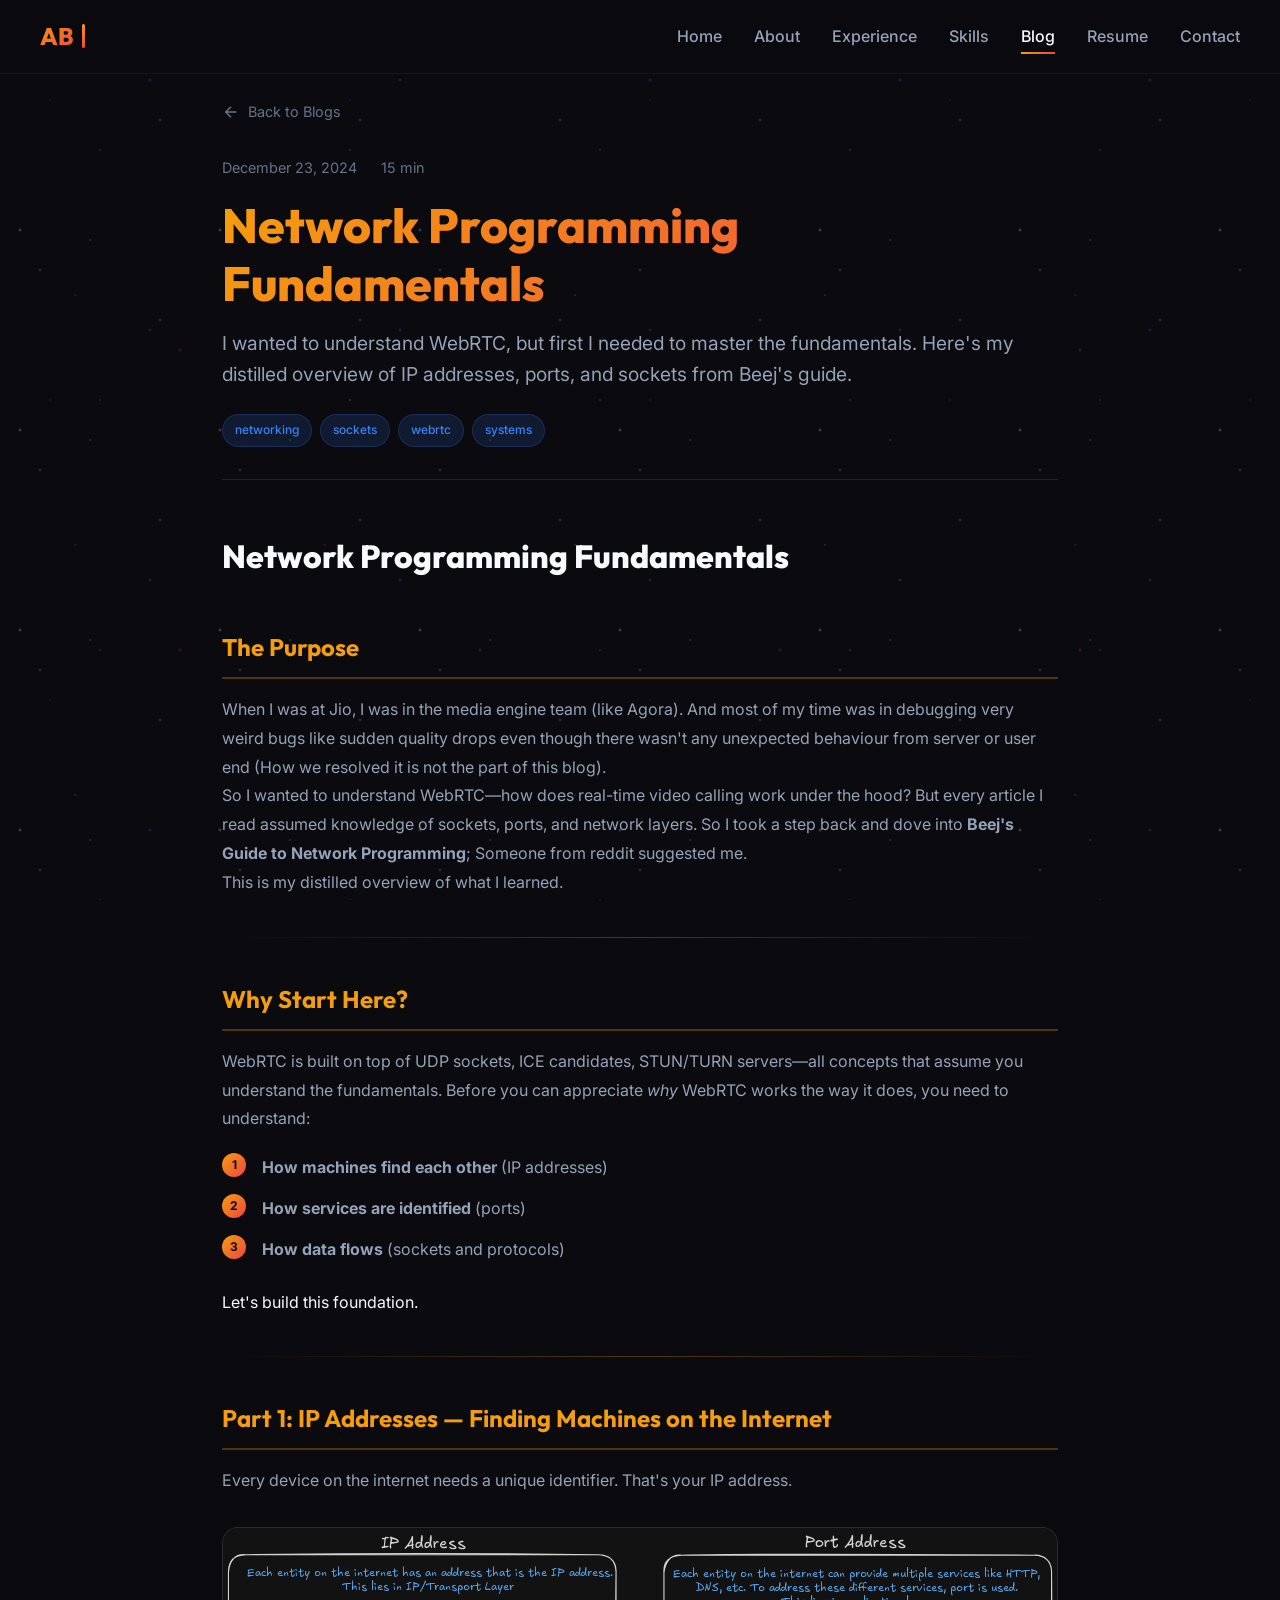
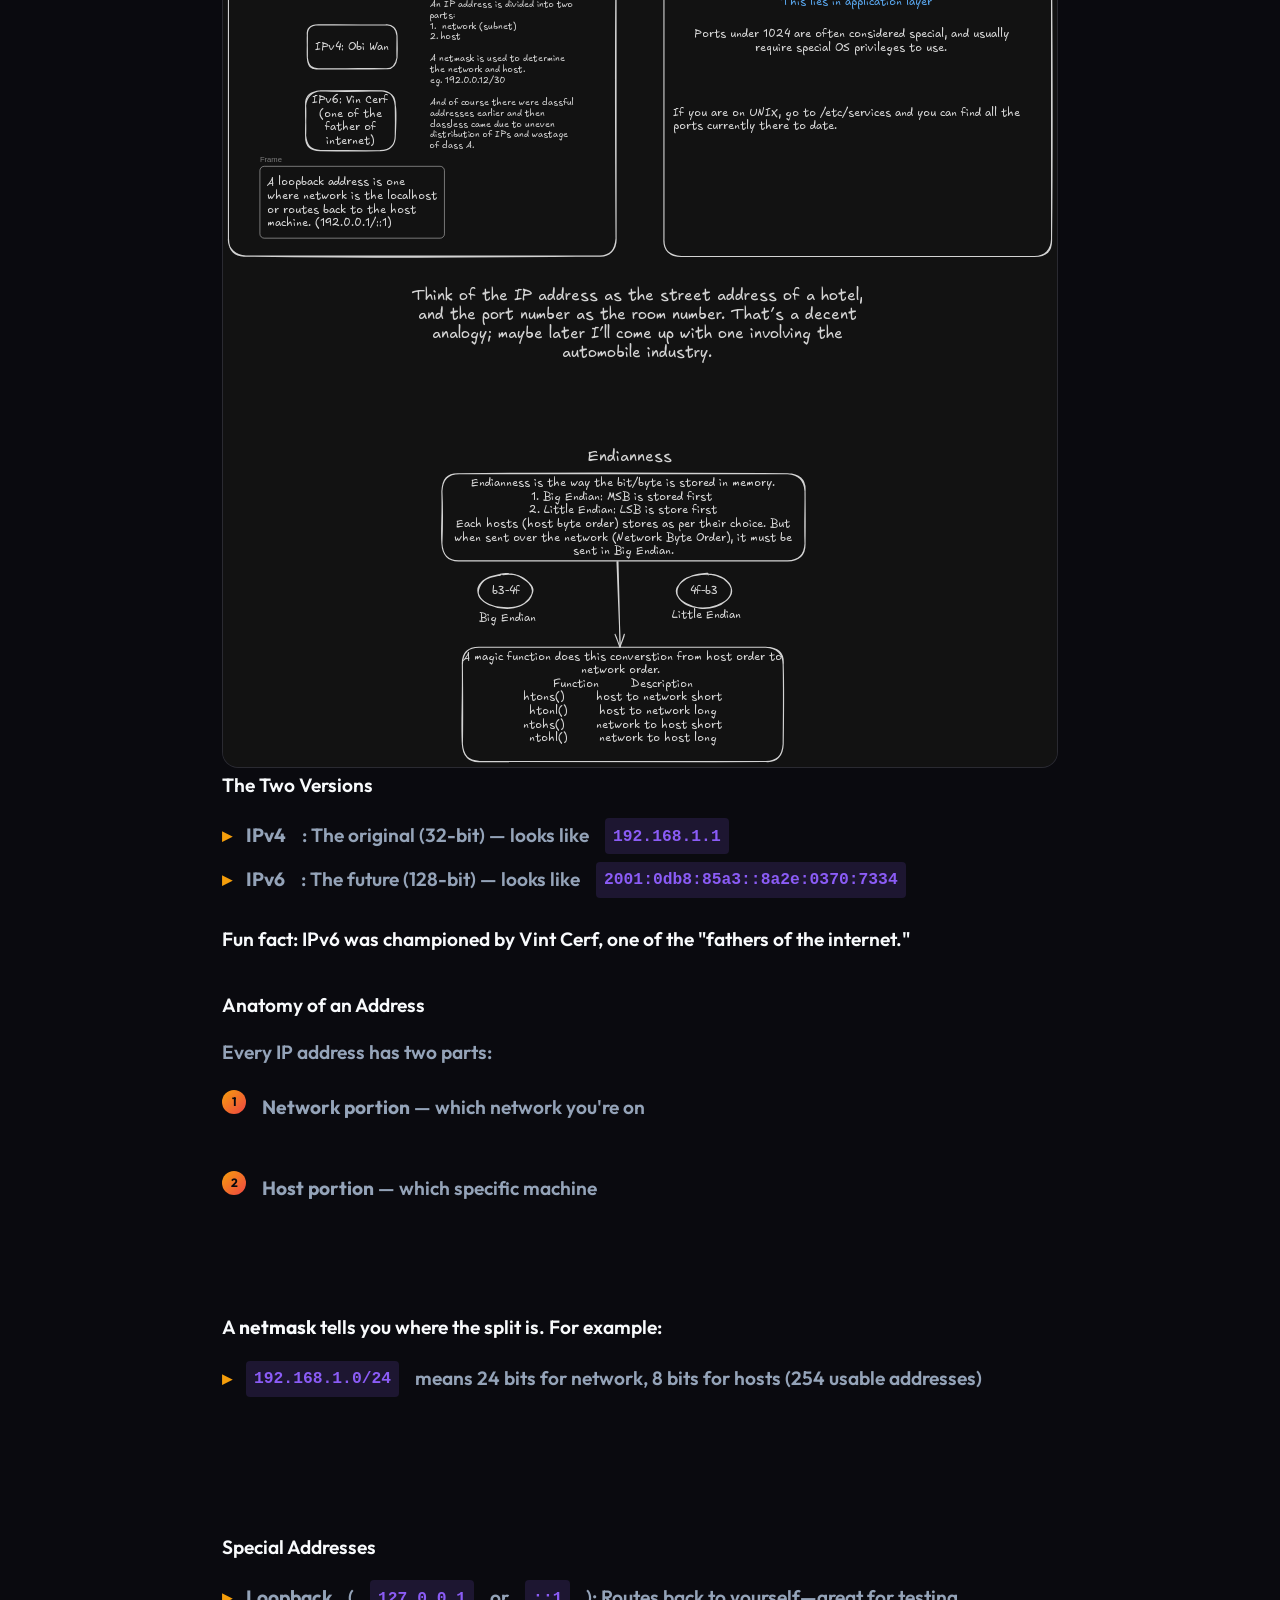
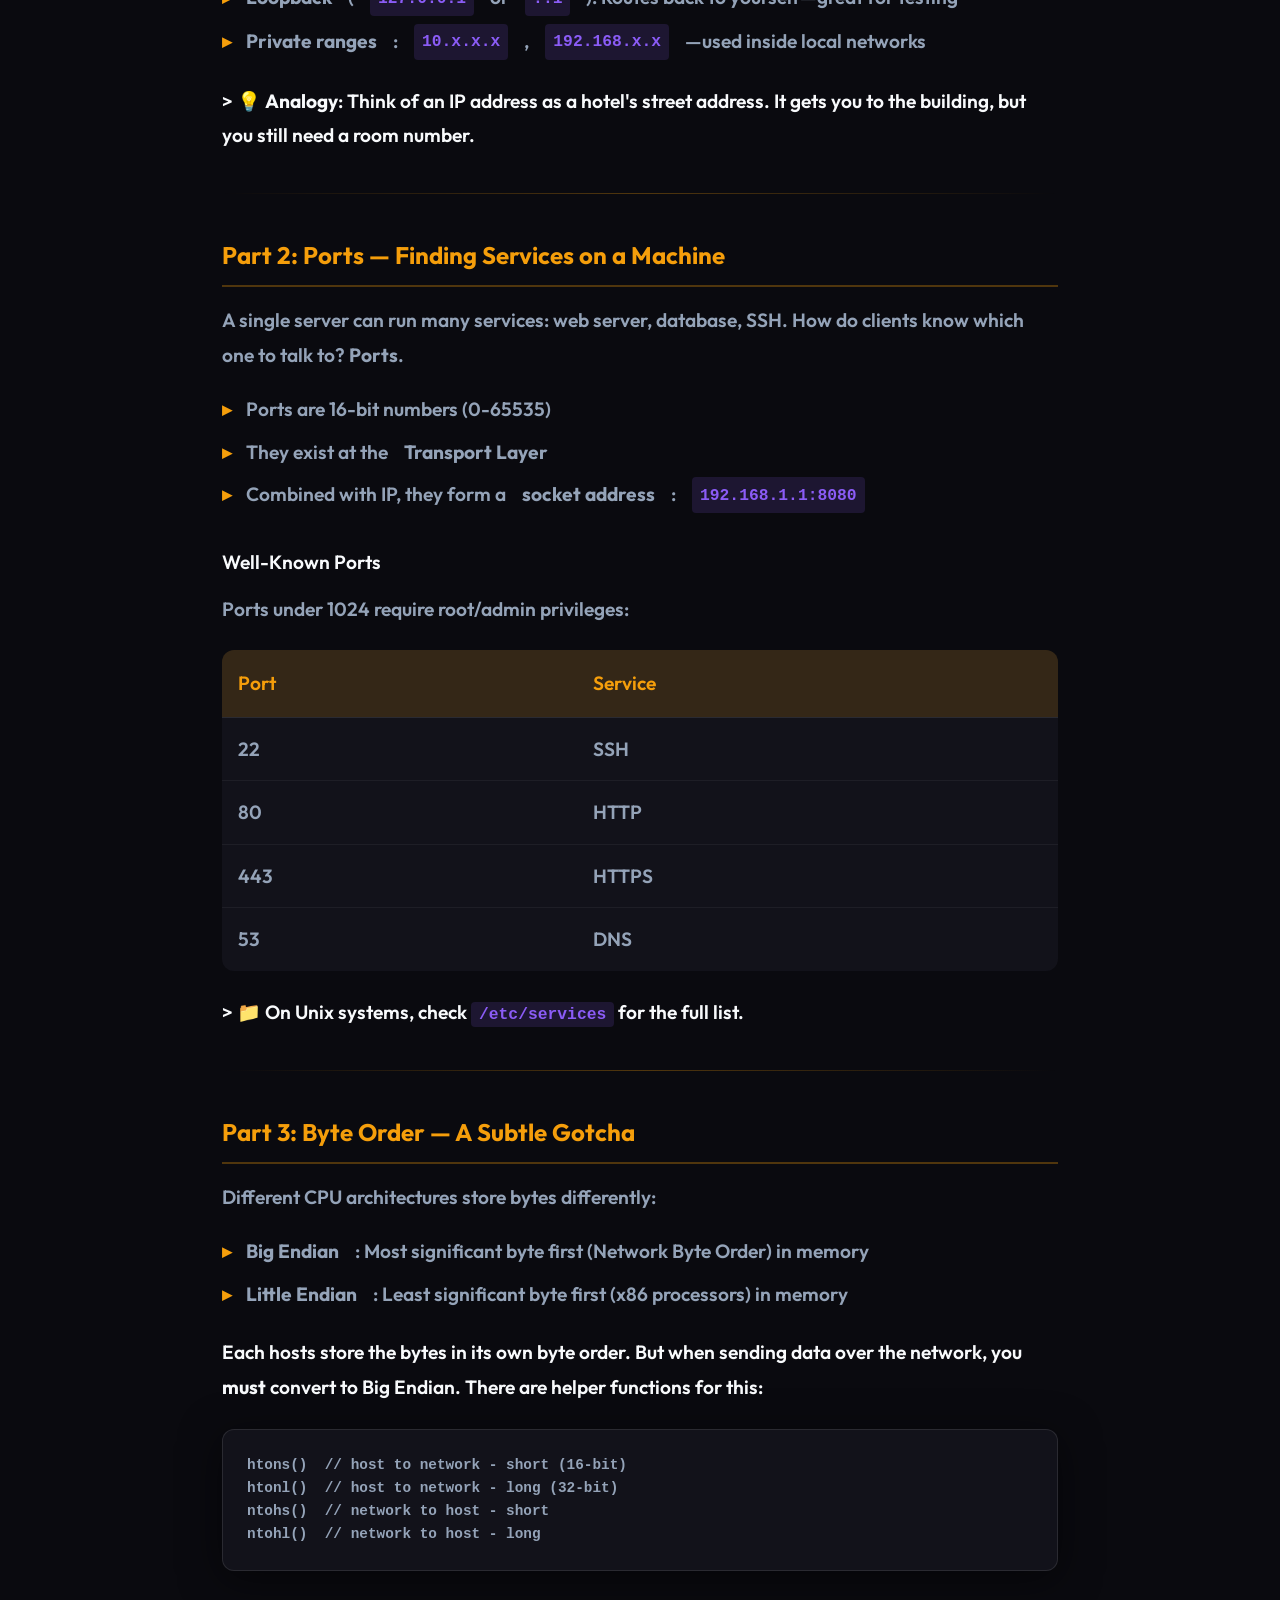
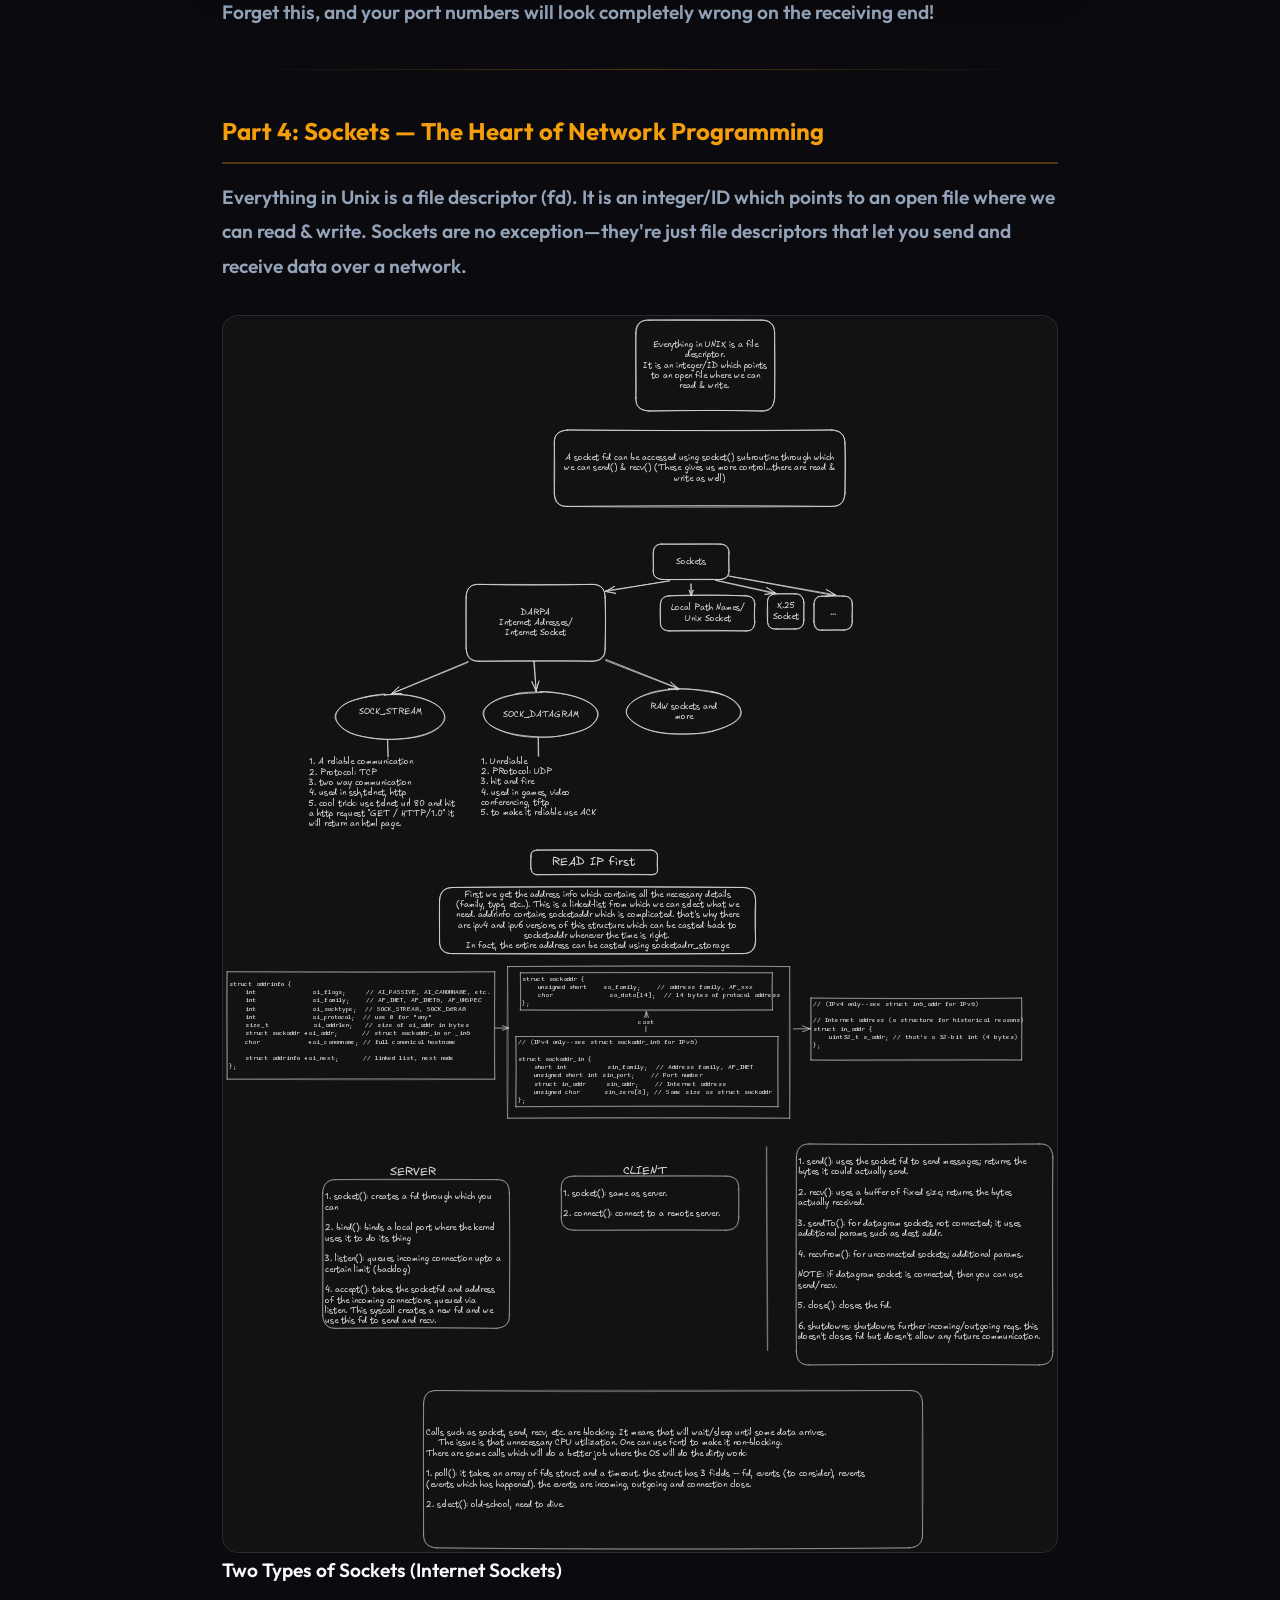
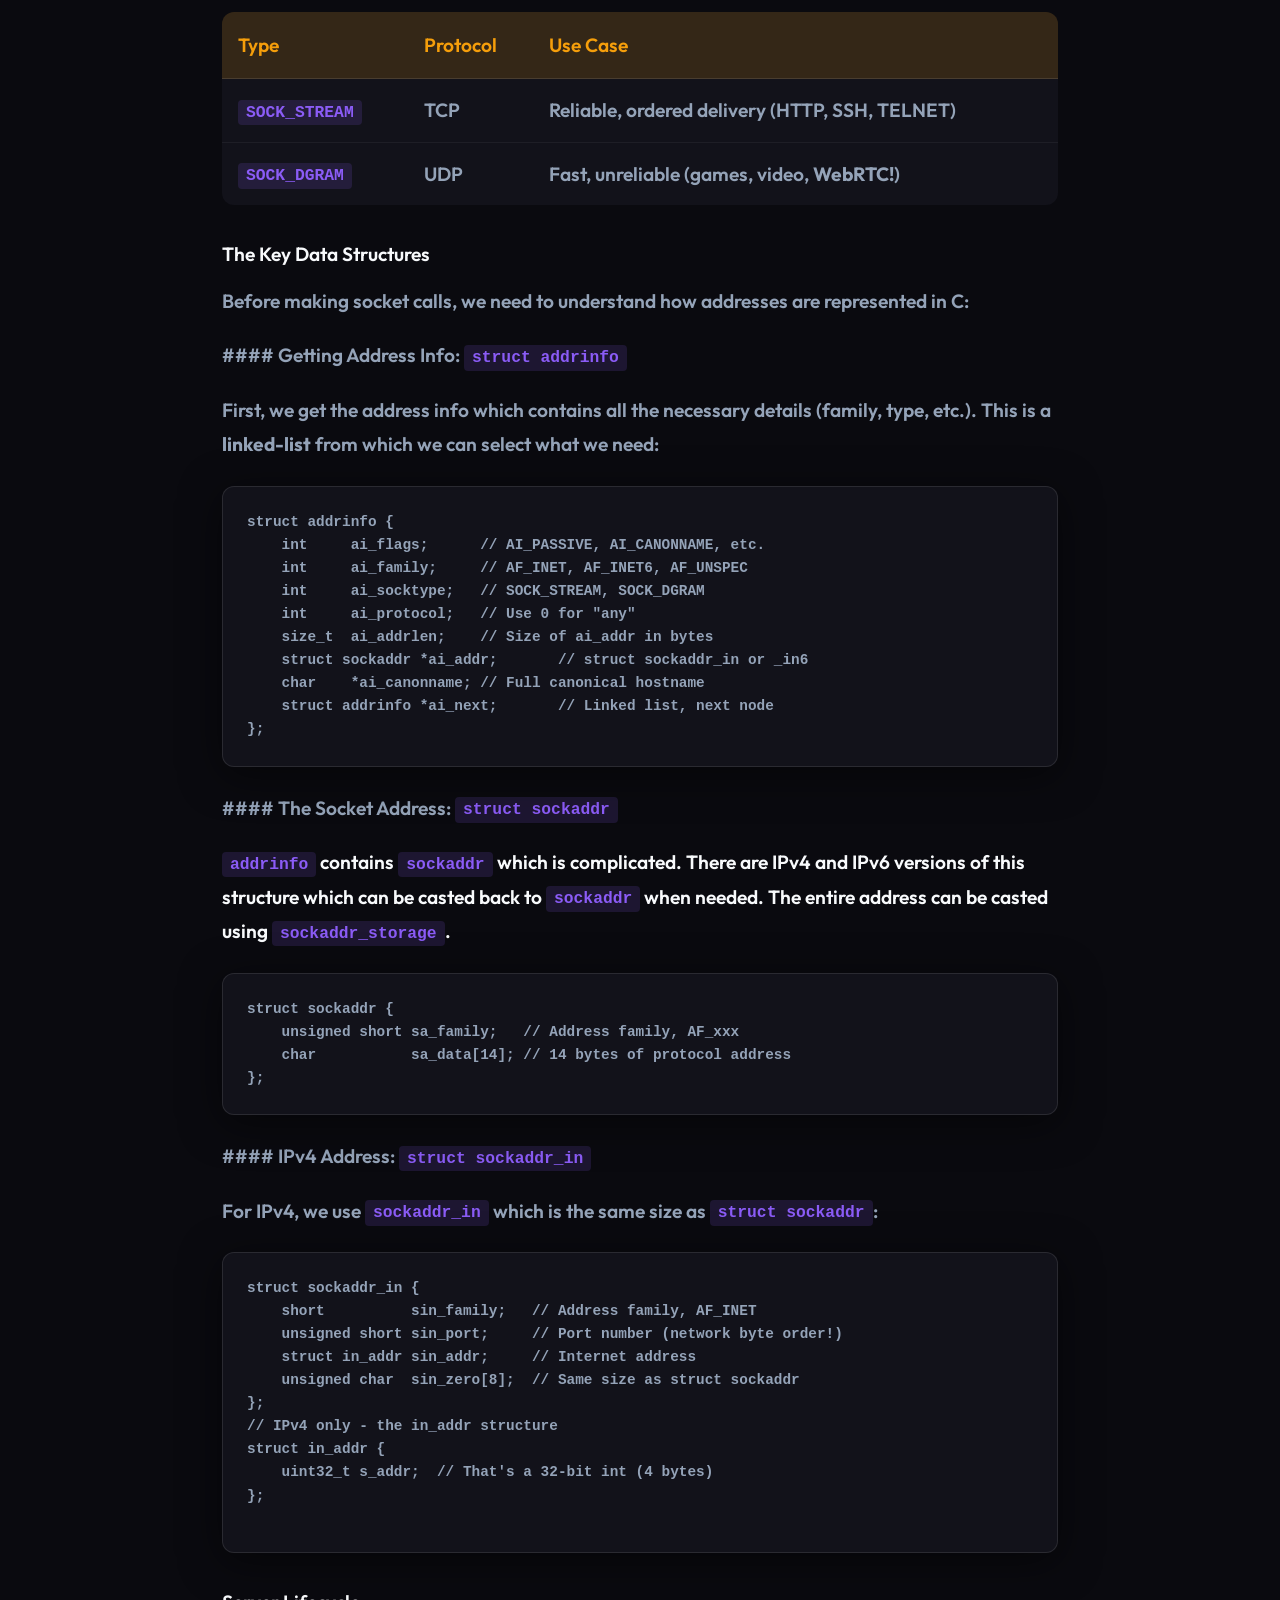
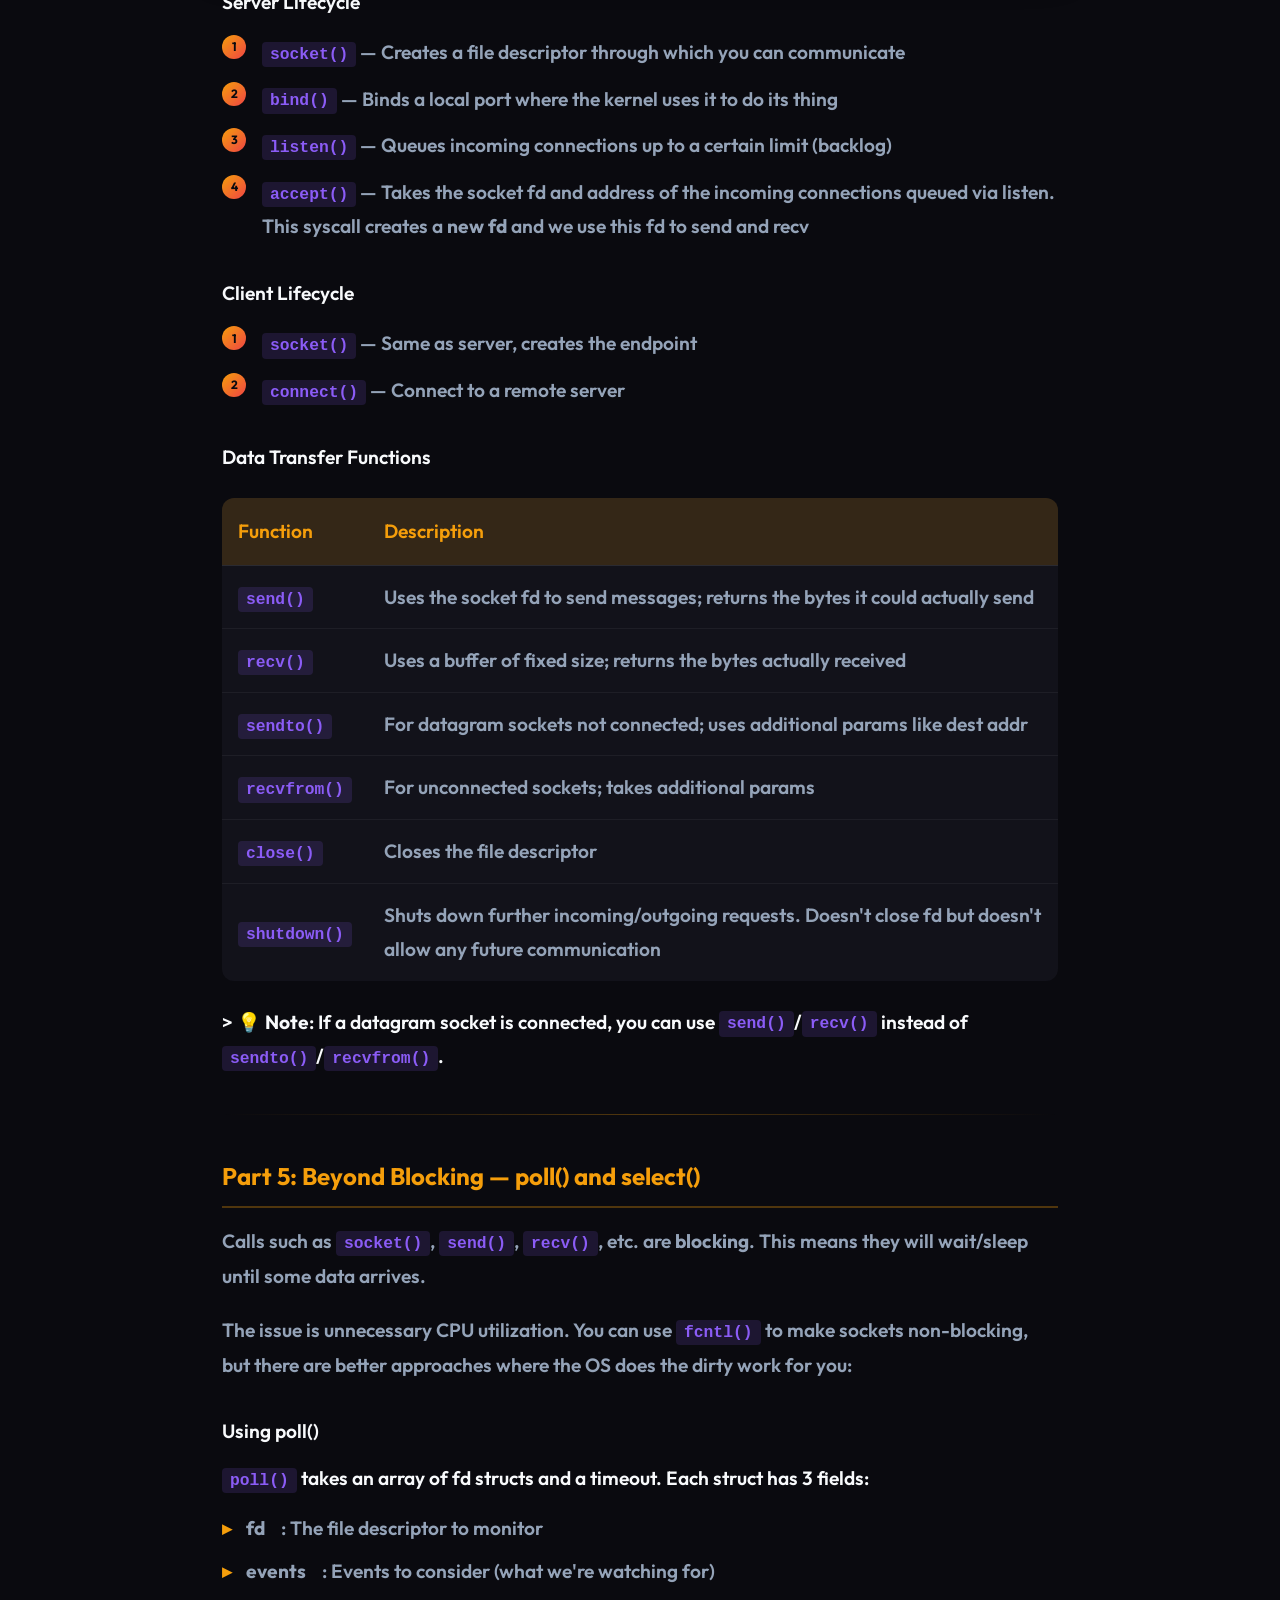
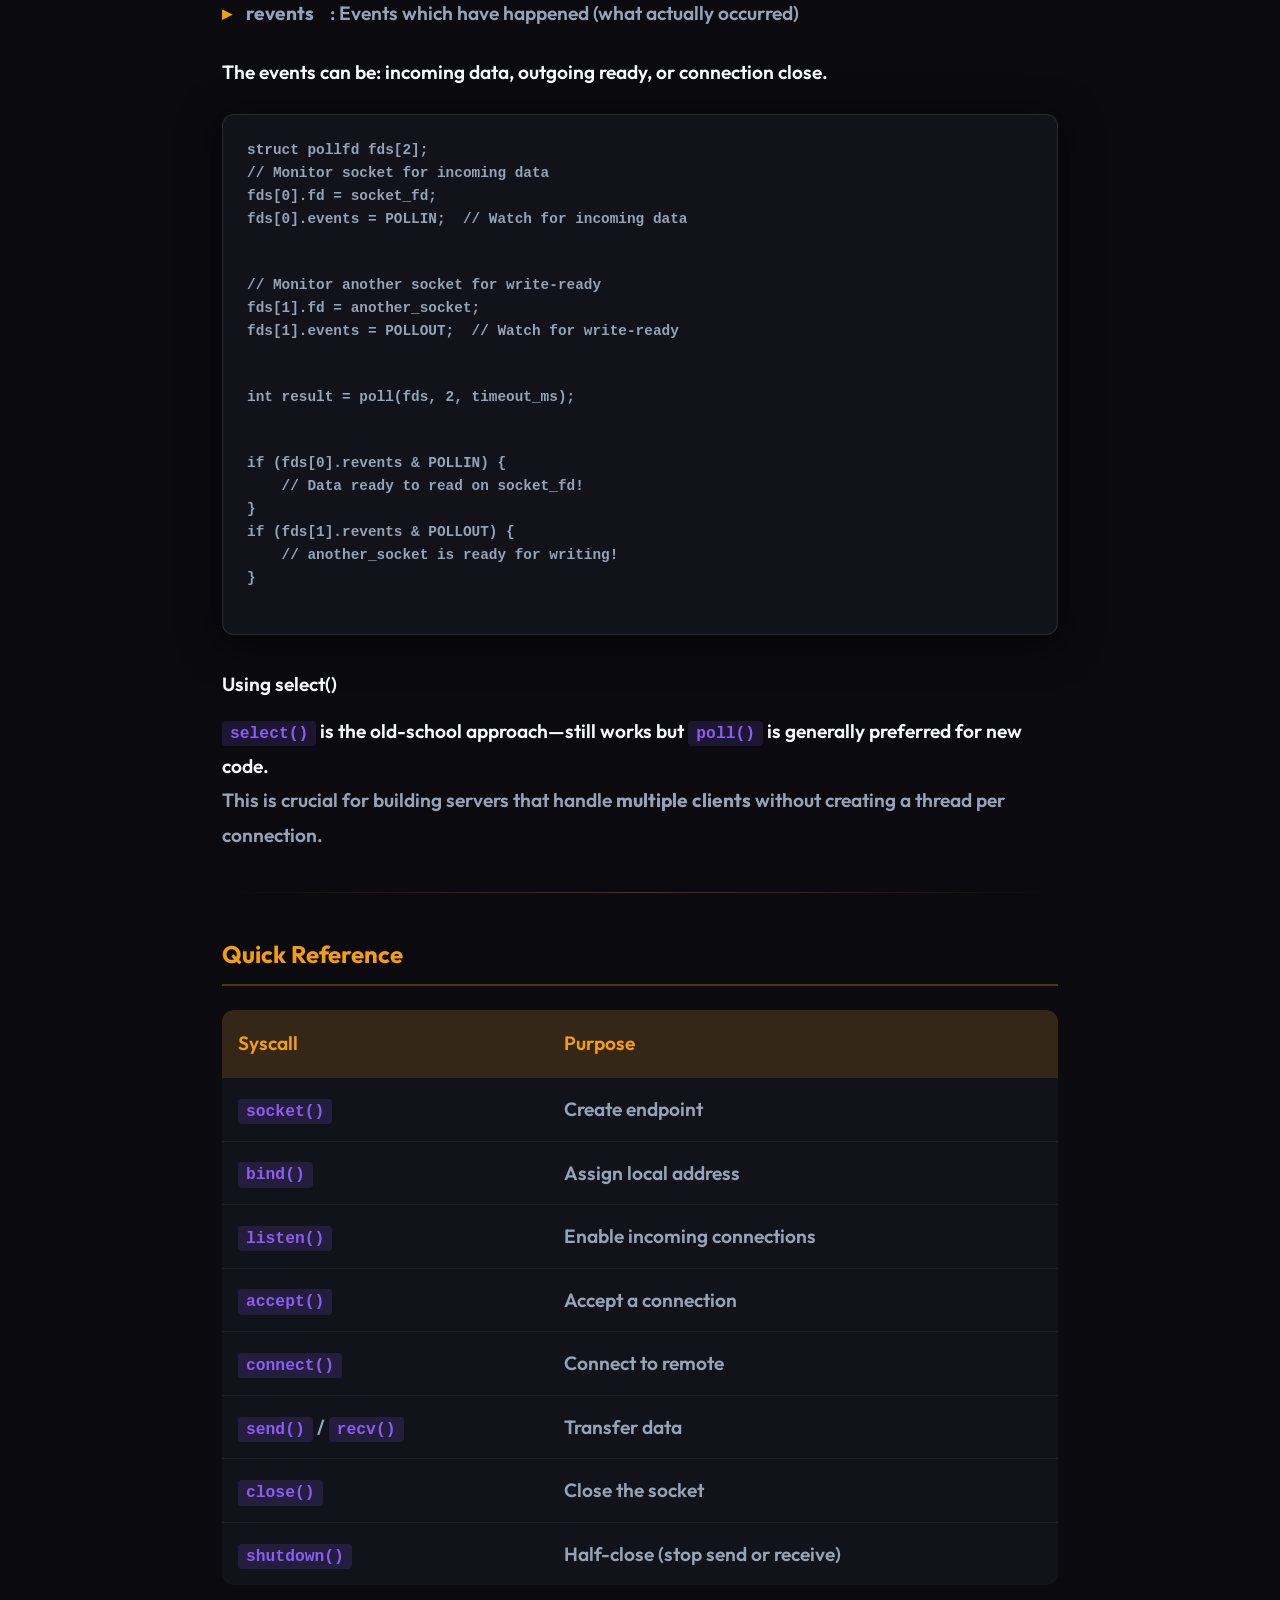
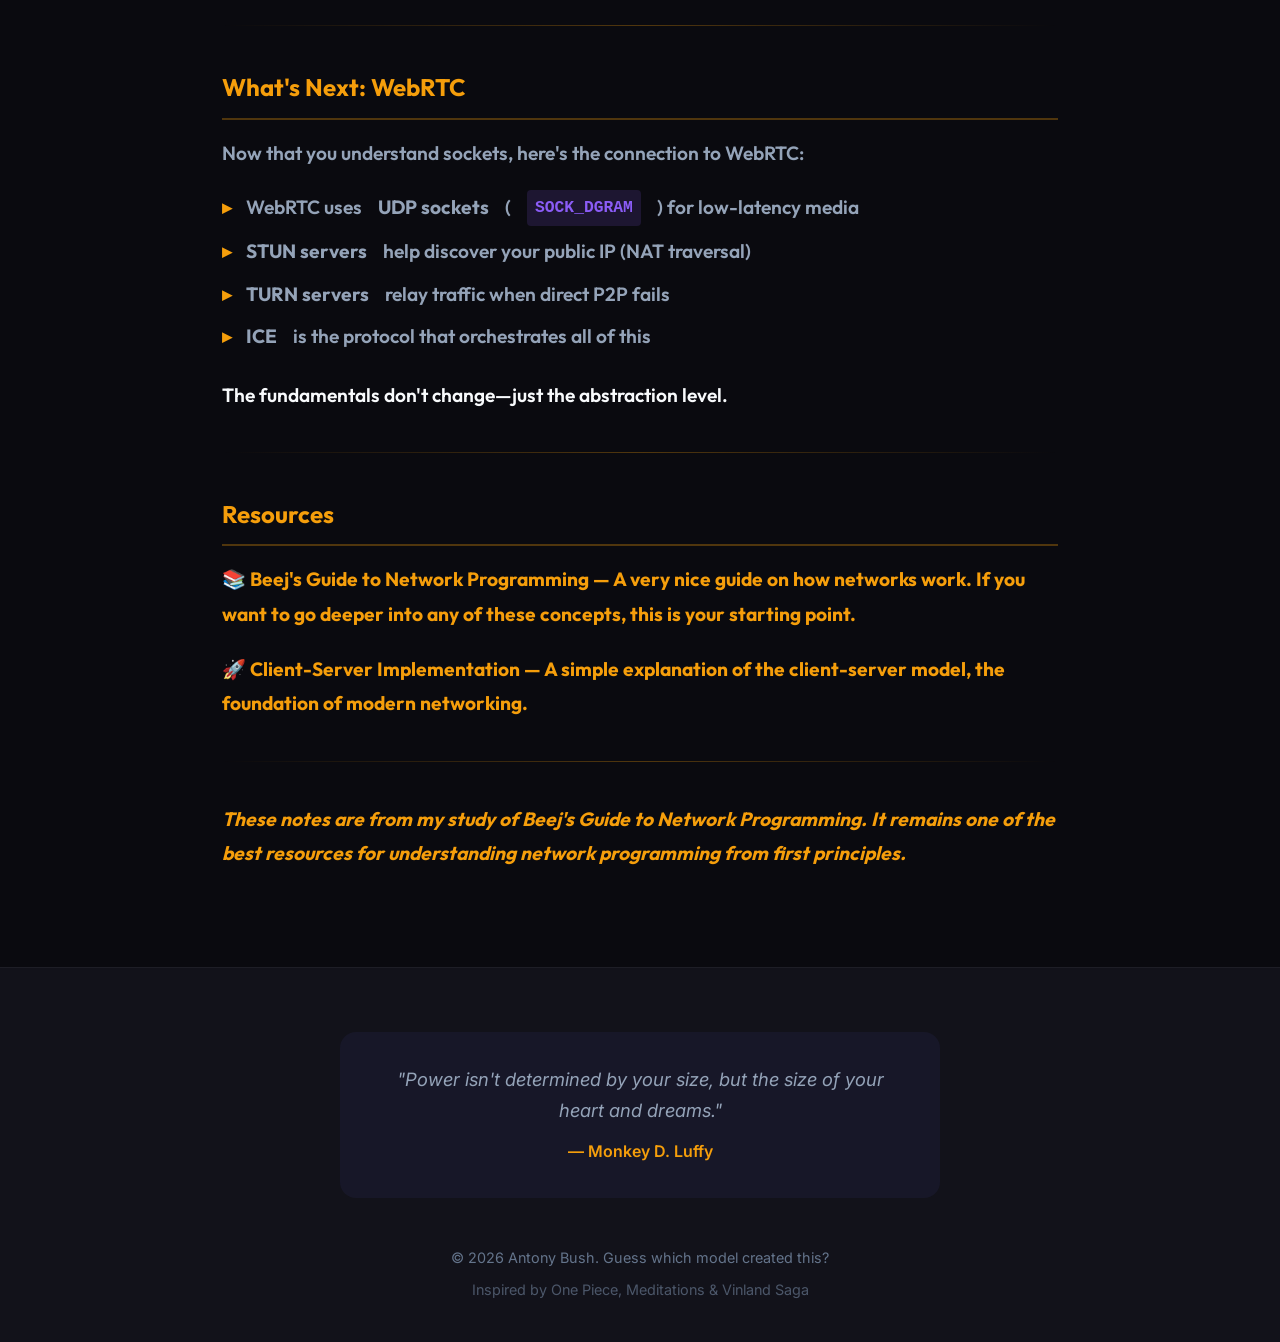
==== blogs/beejs-network-guide.html @ 4cf5715a "feat: Generate static blog pages using a Python script and HTML template, updating blog.js for new U" ====
<!DOCTYPE html>
<html lang="en">

<head>
    <meta charset="UTF-8">
    <meta name="viewport" content="width=device-width, initial-scale=1.0">

    <!-- SEO: Title -->
    <title>Network Programming Fundamentals | Antony Bush</title>

    <!-- SEO Meta Tags -->
    <meta name="description" content="I wanted to understand WebRTC, but first I needed to master the fundamentals. Here's my distilled overview of IP addresses, ports, and sockets from Beej's guide.">
    <meta name="keywords" content="networking, sockets, webrtc, systems, antony bush, blog, software engineering">
    <meta name="author" content="Antony Bush">
    <meta name="robots" content="index, follow">

    <!-- Open Graph / Social Media -->
    <meta property="og:type" content="article">
    <meta property="og:title" content="Network Programming Fundamentals">
    <meta property="og:description" content="I wanted to understand WebRTC, but first I needed to master the fundamentals. Here's my distilled overview of IP addresses, ports, and sockets from Beej's guide.">
    <meta property="og:url" content="https://antonybush.github.io/blogs/beejs-network-guide.html">
    <meta property="og:site_name" content="Antony Bush - Backend Software Engineer">
    <meta property="article:author" content="Antony Bush">
    <meta property="article:published_time" content="2024-12-23">
        <meta property="article:tag" content="networking">
    <meta property="article:tag" content="sockets">
    <meta property="article:tag" content="webrtc">
    <meta property="article:tag" content="systems">

    <!-- Twitter Card -->
    <meta name="twitter:card" content="summary_large_image">
    <meta name="twitter:title" content="Network Programming Fundamentals">
    <meta name="twitter:description" content="I wanted to understand WebRTC, but first I needed to master the fundamentals. Here's my distilled overview of IP addresses, ports, and sockets from Beej's guide.">

    <!-- Canonical URL -->
    <link rel="canonical" href="https://antonybush.github.io/blogs/beejs-network-guide.html">

    <!-- Fonts & Styles -->
    <link rel="preconnect" href="https://fonts.googleapis.com">
    <link rel="preconnect" href="https://fonts.gstatic.com" crossorigin>
    <link rel="icon" type="image/x-icon" href="../favicon.ico">
    <link
        href="https://fonts.googleapis.com/css2?family=Inter:wght@300;400;500;600;700;800&family=Outfit:wght@400;500;600;700;800&display=swap"
        rel="stylesheet">
    <link rel="stylesheet" href="../styles.css">

    <!-- Structured Data / Schema.org -->
    <script type="application/ld+json">
{
        "@context": "https://schema.org",
        "@type": "TechArticle",
        "headline": "Network Programming Fundamentals",
        "description": "I wanted to understand WebRTC, but first I needed to master the fundamentals. Here's my distilled overview of IP addresses, ports, and sockets from Beej's guide.",
        "author": {
                "@type": "Person",
                "name": "Antony Bush",
                "url": "https://antonybush.github.io"
        },
        "datePublished": "2024-12-23",
        "dateModified": "2024-12-23",
        "publisher": {
                "@type": "Person",
                "name": "Antony Bush"
        },
        "mainEntityOfPage": {
                "@type": "WebPage",
                "@id": "https://antonybush.github.io/blogs/beejs-network-guide.html"
        },
        "keywords": [
                "networking",
                "sockets",
                "webrtc",
                "systems"
        ]
}
    </script>
</head>

<body class="blog-page">
    <!-- Animated Background (shared) -->
    <div class="bg-animation">
        <div class="stars"></div>
        <div class="stars2"></div>
        <div class="stars3"></div>
    </div>

    <!-- Navigation (loaded dynamically) -->
    <div id="nav-placeholder"></div>

    <!-- Blog Content -->
    <main class="blog-main" id="blog-main">
        <div class="blog-container">
            <!-- Loading State -->
            <div class="blog-loading" id="blog-loading">
                <div class="loading-spinner"></div>
                <p>Loading blog...</p>
            </div>

            <!-- Blog Header -->
            <header class="blog-header" id="blog-header" style="display: none;">
                <a href="../index.html#blogs" class="back-link">
                    <svg viewBox="0 0 24 24" fill="none" stroke="currentColor" stroke-width="2">
                        <path d="M19 12H5M12 19l-7-7 7-7" />
                    </svg>
                    Back to Blogs
                </a>
                <div class="blog-meta">
                    <span class="blog-date" id="blog-date"></span>
                    <span class="blog-read-time" id="blog-read-time"></span>
                </div>
                <h1 class="blog-title" id="blog-title"></h1>
                <p class="blog-subtitle" id="blog-subtitle"></p>
                <div class="blog-tags" id="blog-tags"></div>
            </header>

            <!-- Diagrams Section -->
            <div class="blog-diagrams" id="blog-diagrams" style="display: none;"></div>

            <!-- Main Content -->
            <article class="blog-content" id="blog-content" style="display: none;"></article>
        </div>
    </main>

    <!-- Footer (loaded dynamically) -->
    <div id="footer-placeholder"></div>

    <script src="../blog.js"></script>
</body>

</html>
---- styles.css ----
/* ===================================
   CSS Variables & Design System
   =================================== */
:root {
    /* Colors - Dark theme with anime-inspired accents */
    --bg-primary: #0a0a0f;
    --bg-secondary: #12121a;
    --bg-tertiary: #1a1a2e;
    --bg-card: rgba(26, 26, 46, 0.7);

    /* Accent colors inspired by One Piece (gold/red) and Vinland Saga (blue/silver) */
    --accent-primary: #f59e0b;
    /* Gold - One Piece treasure */
    --accent-secondary: #ef4444;
    /* Red - Luffy's hat */
    --accent-tertiary: #3b82f6;
    /* Blue - Ocean/Vinland */
    --accent-quaternary: #8b5cf6;
    /* Purple - Mystery */

    --text-primary: #f8fafc;
    --text-secondary: #94a3b8;
    --text-muted: #64748b;

    /* Gradients */
    --gradient-primary: linear-gradient(135deg, var(--accent-primary), var(--accent-secondary));
    --gradient-secondary: linear-gradient(135deg, var(--accent-tertiary), var(--accent-quaternary));
    --gradient-glow: linear-gradient(135deg, rgba(245, 158, 11, 0.2), rgba(239, 68, 68, 0.2));

    /* Shadows */
    --shadow-sm: 0 2px 8px rgba(0, 0, 0, 0.3);
    --shadow-md: 0 4px 20px rgba(0, 0, 0, 0.4);
    --shadow-lg: 0 8px 40px rgba(0, 0, 0, 0.5);
    --shadow-glow: 0 0 40px rgba(245, 158, 11, 0.3);

    /* Typography */
    --font-primary: 'Inter', -apple-system, BlinkMacSystemFont, sans-serif;
    --font-display: 'Outfit', sans-serif;

    /* Spacing */
    --section-padding: clamp(4rem, 10vw, 8rem);
    --container-max: 1200px;

    /* Transitions */
    --transition-fast: 0.15s ease;
    --transition-normal: 0.3s ease;
    --transition-slow: 0.5s ease;
}

/* ===================================
   Reset & Base Styles
   =================================== */
*,
*::before,
*::after {
    margin: 0;
    padding: 0;
    box-sizing: border-box;
}

html {
    scroll-behavior: smooth;
    font-size: 16px;
}

body {
    font-family: var(--font-primary);
    background-color: var(--bg-primary);
    color: var(--text-primary);
    line-height: 1.7;
    overflow-x: hidden;
    -webkit-font-smoothing: antialiased;
}

a {
    color: inherit;
    text-decoration: none;
}

ul,
ol {
    list-style: none;
}

img {
    max-width: 100%;
    height: auto;
}

/* Accessibility: Skip to main content link */
.skip-link {
    position: absolute;
    top: -100px;
    left: 50%;
    transform: translateX(-50%);
    background: var(--accent-primary);
    color: var(--bg-primary);
    padding: 0.75rem 1.5rem;
    border-radius: 0 0 0.5rem 0.5rem;
    z-index: 9999;
    font-weight: 600;
    transition: top 0.3s ease;
}

.skip-link:focus {
    top: 0;
    outline: 2px solid var(--accent-secondary);
    outline-offset: 2px;
}

/* ===================================
   Animated Background
   =================================== */
.bg-animation {
    position: fixed;
    top: 0;
    left: 0;
    width: 100%;
    height: 100%;
    pointer-events: none;
    z-index: -1;
    overflow: hidden;
}

.stars,
.stars2,
.stars3 {
    position: absolute;
    top: 0;
    left: 0;
    width: 100%;
    height: 100%;
    background-repeat: repeat;
}

.stars {
    background-image: radial-gradient(2px 2px at 20px 30px, rgba(255, 255, 255, 0.3), transparent),
        radial-gradient(2px 2px at 40px 70px, rgba(255, 255, 255, 0.2), transparent),
        radial-gradient(1px 1px at 90px 40px, rgba(255, 255, 255, 0.4), transparent),
        radial-gradient(2px 2px at 160px 120px, rgba(255, 255, 255, 0.2), transparent);
    background-size: 200px 200px;
    animation: twinkle 4s ease-in-out infinite;
}

.stars2 {
    background-image: radial-gradient(1px 1px at 75px 45px, rgba(245, 158, 11, 0.4), transparent),
        radial-gradient(2px 2px at 150px 80px, rgba(59, 130, 246, 0.3), transparent),
        radial-gradient(1px 1px at 100px 150px, rgba(255, 255, 255, 0.3), transparent);
    background-size: 250px 250px;
    animation: twinkle 6s ease-in-out infinite 1s;
}

.stars3 {
    background-image: radial-gradient(1px 1px at 50px 100px, rgba(139, 92, 246, 0.4), transparent),
        radial-gradient(2px 2px at 180px 50px, rgba(239, 68, 68, 0.3), transparent);
    background-size: 300px 300px;
    animation: twinkle 5s ease-in-out infinite 2s;
}

@keyframes twinkle {

    0%,
    100% {
        opacity: 0.5;
    }

    50% {
        opacity: 1;
    }
}

/* ===================================
   Navigation
   =================================== */
.navbar {
    position: fixed;
    top: 0;
    left: 0;
    right: 0;
    z-index: 1000;
    padding: 1rem 2rem;
    transition: var(--transition-normal);
}

.navbar.scrolled {
    background: rgba(10, 10, 15, 0.95);
    backdrop-filter: blur(20px);
    border-bottom: 1px solid rgba(255, 255, 255, 0.05);
}

.nav-container {
    max-width: var(--container-max);
    margin: 0 auto;
    display: flex;
    justify-content: space-between;
    align-items: center;
}

.nav-logo {
    display: flex;
    align-items: center;
    gap: 0.5rem;
    font-family: var(--font-display);
    font-size: 1.5rem;
    font-weight: 800;
}

.logo-text {
    background: var(--gradient-primary);
    -webkit-background-clip: text;
    -webkit-text-fill-color: transparent;
    background-clip: text;
}

.logo-bar {
    width: 3px;
    height: 1.5rem;
    background: var(--gradient-primary);
    border-radius: 2px;
    animation: pulse-glow 2s ease-in-out infinite;
}

@keyframes pulse-glow {

    0%,
    100% {
        opacity: 1;
        box-shadow: 0 0 10px var(--accent-primary);
    }

    50% {
        opacity: 0.5;
        box-shadow: 0 0 5px var(--accent-primary);
    }
}

.nav-menu {
    display: flex;
    gap: 2rem;
}

.nav-link {
    font-weight: 500;
    color: var(--text-secondary);
    transition: var(--transition-fast);
    position: relative;
}

.nav-link::after {
    content: '';
    position: absolute;
    bottom: -4px;
    left: 0;
    width: 0;
    height: 2px;
    background: var(--gradient-primary);
    transition: var(--transition-normal);
}

.nav-link:hover,
.nav-link.active {
    color: var(--text-primary);
}

.nav-link:hover::after,
.nav-link.active::after {
    width: 100%;
}

.nav-toggle {
    display: none;
    flex-direction: column;
    gap: 4px;
    background: none;
    border: none;
    cursor: pointer;
    padding: 0.5rem;
}

.nav-toggle span {
    width: 24px;
    height: 2px;
    background: var(--text-primary);
    border-radius: 2px;
    transition: var(--transition-fast);
}

/* ===================================
   Floating Quote
   =================================== */
.floating-quote {
    position: fixed;
    bottom: 2rem;
    right: 2rem;
    max-width: 300px;
    background: var(--bg-card);
    backdrop-filter: blur(20px);
    border: 1px solid rgba(255, 255, 255, 0.1);
    border-radius: 1rem;
    padding: 1.25rem;
    z-index: 100;
    opacity: 0;
    transform: translateY(20px);
    transition: var(--transition-normal);
    box-shadow: var(--shadow-lg);
}

.floating-quote.visible {
    opacity: 1;
    transform: translateY(0);
}

.quote-content .quote-text {
    font-style: italic;
    font-size: 0.9rem;
    color: var(--text-secondary);
    margin-bottom: 0.5rem;
}

.quote-content .quote-author {
    font-size: 0.8rem;
    color: var(--accent-primary);
    font-weight: 600;
}

/* ===================================
   Hero Section
   =================================== */
.hero {
    min-height: 100vh;
    display: grid;
    grid-template-columns: 1fr 1fr;
    gap: 4rem;
    align-items: center;
    padding: 6rem 2rem 4rem;
    max-width: var(--container-max);
    margin: 0 auto;
    position: relative;
}

.hero-content {
    z-index: 1;
}

.hero-badge {
    display: inline-flex;
    align-items: center;
    gap: 0.5rem;
    background: rgba(34, 197, 94, 0.1);
    border: 1px solid rgba(34, 197, 94, 0.3);
    padding: 0.5rem 1rem;
    border-radius: 2rem;
    font-size: 0.85rem;
    color: #22c55e;
    margin-bottom: 1.5rem;
    animation: fadeInUp 0.8s ease;
}

.badge-dot {
    width: 8px;
    height: 8px;
    background: #22c55e;
    border-radius: 50%;
    animation: pulse 2s infinite;
}

@keyframes pulse {

    0%,
    100% {
        transform: scale(1);
        opacity: 1;
    }

    50% {
        transform: scale(1.2);
        opacity: 0.7;
    }
}

.hero-title {
    font-family: var(--font-display);
    margin-bottom: 1.5rem;
}

.title-line {
    display: block;
    font-size: clamp(1.2rem, 3vw, 1.5rem);
    font-weight: 400;
    color: var(--text-secondary);
    animation: fadeInUp 0.8s ease 0.1s backwards;
}

.title-name {
    display: block;
    font-size: clamp(2.5rem, 6vw, 4.5rem);
    font-weight: 800;
    background: var(--gradient-primary);
    -webkit-background-clip: text;
    -webkit-text-fill-color: transparent;
    background-clip: text;
    animation: fadeInUp 0.8s ease 0.2s backwards;
    position: relative;
}

.glitch {
    position: relative;
}

.glitch::before,
.glitch::after {
    content: attr(data-text);
    position: absolute;
    top: 0;
    left: 0;
    width: 100%;
    height: 100%;
    background: var(--gradient-primary);
    -webkit-background-clip: text;
    -webkit-text-fill-color: transparent;
    background-clip: text;
}

.glitch::before {
    animation: glitch-1 2s infinite linear alternate-reverse;
    clip-path: polygon(0 0, 100% 0, 100% 35%, 0 35%);
}

.glitch::after {
    animation: glitch-2 3s infinite linear alternate-reverse;
    clip-path: polygon(0 65%, 100% 65%, 100% 100%, 0 100%);
}

@keyframes glitch-1 {

    0%,
    100% {
        transform: translate(0);
    }

    20% {
        transform: translate(-2px, 2px);
    }

    40% {
        transform: translate(-2px, -2px);
    }

    60% {
        transform: translate(2px, 2px);
    }

    80% {
        transform: translate(2px, -2px);
    }
}

@keyframes glitch-2 {

    0%,
    100% {
        transform: translate(0);
    }

    20% {
        transform: translate(2px, -2px);
    }

    40% {
        transform: translate(2px, 2px);
    }

    60% {
        transform: translate(-2px, -2px);
    }

    80% {
        transform: translate(-2px, 2px);
    }
}

.hero-subtitle {
    font-size: clamp(1.2rem, 2.5vw, 1.8rem);
    color: var(--text-secondary);
    margin-bottom: 1.5rem;
    min-height: 2.5rem;
    animation: fadeInUp 0.8s ease 0.3s backwards;
}

.typing-text {
    color: var(--accent-tertiary);
}

.cursor {
    animation: blink 1s infinite;
    color: var(--accent-primary);
}

@keyframes blink {

    0%,
    50% {
        opacity: 1;
    }

    51%,
    100% {
        opacity: 0;
    }
}

.hero-description {
    font-size: 1.1rem;
    color: var(--text-secondary);
    max-width: 500px;
    margin-bottom: 2rem;
    animation: fadeInUp 0.8s ease 0.4s backwards;
}

.hero-cta {
    display: flex;
    gap: 1rem;
    margin-bottom: 3rem;
    animation: fadeInUp 0.8s ease 0.5s backwards;
}

.btn {
    display: inline-flex;
    align-items: center;
    gap: 0.5rem;
    padding: 1rem 2rem;
    border-radius: 0.75rem;
    font-weight: 600;
    font-size: 1rem;
    transition: var(--transition-normal);
    cursor: pointer;
    border: none;
}

.btn svg {
    width: 18px;
    height: 18px;
    transition: var(--transition-fast);
}

.btn-primary {
    background: var(--gradient-primary);
    color: var(--bg-primary);
    box-shadow: var(--shadow-glow);
}

.btn-primary:hover {
    transform: translateY(-2px);
    box-shadow: 0 0 60px rgba(245, 158, 11, 0.4);
}

.btn-primary:hover svg {
    transform: translateX(4px);
}

.btn-secondary {
    background: transparent;
    color: var(--text-primary);
    border: 1px solid rgba(255, 255, 255, 0.2);
}

.btn-secondary:hover {
    background: rgba(255, 255, 255, 0.05);
    border-color: rgba(255, 255, 255, 0.3);
}

.hero-quote {
    position: relative;
    padding: 1.5rem;
    background: var(--bg-card);
    border-radius: 1rem;
    border: 1px solid rgba(255, 255, 255, 0.05);
    max-width: 450px;
    animation: fadeInUp 0.8s ease 0.6s backwards;
}

.hero-quote .quote-icon {
    position: absolute;
    top: -0.5rem;
    left: 1rem;
    font-size: 3rem;
    font-family: Georgia, serif;
    color: var(--accent-primary);
    opacity: 0.5;
    line-height: 1;
}

.hero-quote p {
    font-style: italic;
    color: var(--text-secondary);
    margin-bottom: 0.5rem;
}

.hero-quote .quote-source {
    font-size: 0.85rem;
    color: var(--accent-primary);
    font-weight: 600;
}

.hero-visual {
    display: flex;
    justify-content: center;
    align-items: center;
    animation: fadeInRight 1s ease 0.4s backwards;
}

.visual-card {
    position: relative;
    perspective: 1000px;
}

.card-glow {
    position: absolute;
    inset: -20px;
    background: var(--gradient-primary);
    filter: blur(60px);
    opacity: 0.3;
    border-radius: 2rem;
    animation: glow-pulse 4s ease-in-out infinite;
}

@keyframes glow-pulse {

    0%,
    100% {
        opacity: 0.3;
        transform: scale(1);
    }

    50% {
        opacity: 0.5;
        transform: scale(1.05);
    }
}

.card-content {
    position: relative;
    z-index: 1;
}

.code-block {
    background: var(--bg-secondary);
    border-radius: 1rem;
    border: 1px solid rgba(255, 255, 255, 0.1);
    overflow: hidden;
    box-shadow: var(--shadow-lg);
    min-width: 380px;
}

.code-header {
    display: flex;
    gap: 0.5rem;
    padding: 1rem;
    background: rgba(0, 0, 0, 0.3);
    border-bottom: 1px solid rgba(255, 255, 255, 0.05);
}

.dot {
    width: 12px;
    height: 12px;
    border-radius: 50%;
}

.dot.red {
    background: #ff5f57;
}

.dot.yellow {
    background: #ffbd2e;
}

.dot.green {
    background: #28ca41;
}

.code-block pre {
    padding: 1.5rem;
    font-family: 'SF Mono', 'Fira Code', monospace;
    font-size: 0.9rem;
    line-height: 1.8;
}

.code-block code {
    color: var(--text-secondary);
}

.keyword {
    color: #c792ea;
}

.variable {
    color: #82aaff;
}

.property {
    color: #f78c6c;
}

.string {
    color: #c3e88d;
}

.scroll-indicator {
    position: absolute;
    bottom: 2rem;
    left: 50%;
    transform: translateX(-50%);
    display: flex;
    flex-direction: column;
    align-items: center;
    gap: 0.5rem;
    color: var(--text-muted);
    font-size: 0.8rem;
    animation: bounce 2s infinite;
}

.mouse {
    width: 24px;
    height: 36px;
    border: 2px solid var(--text-muted);
    border-radius: 12px;
    position: relative;
}

.wheel {
    width: 4px;
    height: 8px;
    background: var(--accent-primary);
    border-radius: 2px;
    position: absolute;
    top: 6px;
    left: 50%;
    transform: translateX(-50%);
    animation: scroll 2s infinite;
}

@keyframes scroll {

    0%,
    100% {
        transform: translateX(-50%) translateY(0);
        opacity: 1;
    }

    50% {
        transform: translateX(-50%) translateY(6px);
        opacity: 0.3;
    }
}

@keyframes bounce {

    0%,
    100% {
        transform: translateX(-50%) translateY(0);
    }

    50% {
        transform: translateX(-50%) translateY(10px);
    }
}

@keyframes fadeInUp {
    from {
        opacity: 0;
        transform: translateY(30px);
    }

    to {
        opacity: 1;
        transform: translateY(0);
    }
}

@keyframes fadeInRight {
    from {
        opacity: 0;
        transform: translateX(50px);
    }

    to {
        opacity: 1;
        transform: translateX(0);
    }
}

/* ===================================
   Section Common Styles
   =================================== */
.section-container {
    max-width: var(--container-max);
    margin: 0 auto;
    padding: var(--section-padding) 2rem;
}

.section-header {
    text-align: center;
    margin-bottom: 4rem;
}

.section-tag {
    display: inline-block;
    background: rgba(245, 158, 11, 0.1);
    color: var(--accent-primary);
    padding: 0.5rem 1.5rem;
    border-radius: 2rem;
    font-size: 0.85rem;
    font-weight: 600;
    text-transform: uppercase;
    letter-spacing: 0.1em;
    margin-bottom: 1rem;
}

.section-title {
    font-family: var(--font-display);
    font-size: clamp(2rem, 4vw, 3rem);
    font-weight: 700;
    background: linear-gradient(135deg, var(--text-primary), var(--text-secondary));
    -webkit-background-clip: text;
    -webkit-text-fill-color: transparent;
    background-clip: text;
}

/* ===================================
   About Section
   =================================== */
.about {
    background: linear-gradient(180deg, var(--bg-primary) 0%, var(--bg-secondary) 100%);
}

.about-content {
    display: grid;
    grid-template-columns: 1.2fr 1fr;
    gap: 4rem;
    align-items: start;
}

.about-intro {
    font-size: 1.25rem;
    margin-bottom: 1rem;
    color: var(--text-primary);
}

.about-intro strong {
    color: var(--accent-primary);
}

.about-text p {
    color: var(--text-secondary);
    margin-bottom: 1.5rem;
}

.about-quote {
    position: relative;
    padding: 1.5rem;
    padding-left: 3rem;
    background: var(--bg-card);
    border-radius: 1rem;
    border-left: 4px solid var(--accent-tertiary);
    margin: 2rem 0;
}

.about-quote .quote-mark {
    position: absolute;
    top: 0.5rem;
    left: 0.75rem;
    font-size: 2.5rem;
    font-family: Georgia, serif;
    color: var(--accent-tertiary);
    opacity: 0.5;
    line-height: 1;
}

.about-quote blockquote {
    font-style: italic;
    color: var(--text-secondary);
    margin-bottom: 0.5rem;
}

.about-quote cite {
    font-size: 0.85rem;
    color: var(--accent-tertiary);
    font-weight: 600;
}

.about-stats {
    display: grid;
    grid-template-columns: repeat(3, 1fr);
    gap: 1.5rem;
    margin-top: 2rem;
}

.stat {
    text-align: center;
    padding: 1.5rem;
    background: var(--bg-card);
    border-radius: 1rem;
    border: 1px solid rgba(255, 255, 255, 0.05);
    transition: var(--transition-normal);
}

.stat:hover {
    transform: translateY(-5px);
    border-color: rgba(245, 158, 11, 0.3);
}

.stat-number {
    display: block;
    font-family: var(--font-display);
    font-size: 2rem;
    font-weight: 700;
    color: var(--accent-primary);
    margin-bottom: 0.25rem;
}

.stat-label {
    font-size: 0.85rem;
    color: var(--text-muted);
}

.about-hobbies h3 {
    font-family: var(--font-display);
    font-size: 1.5rem;
    margin-bottom: 1.5rem;
    color: var(--text-primary);
}

.hobbies-grid {
    display: grid;
    grid-template-columns: repeat(2, 1fr);
    gap: 1rem;
}

.hobby-card {
    display: flex;
    flex-direction: column;
    padding: 1.25rem;
    background: var(--bg-card);
    border-radius: 1rem;
    border: 1px solid rgba(255, 255, 255, 0.05);
    transition: var(--transition-normal);
    min-height: 140px;
}

.hobby-card:hover {
    border-color: rgba(245, 158, 11, 0.3);
    box-shadow: var(--shadow-md);
}

.hobby-icon {
    font-size: 1.75rem;
    margin-bottom: 0.5rem;
}

.hobby-card h4 {
    font-size: 1rem;
    color: var(--text-primary);
    margin-bottom: 0.25rem;
}

.hobby-card p {
    font-size: 0.85rem;
    color: var(--text-muted);
    flex-grow: 1;
}

.hobby-link {
    display: inline-flex;
    align-items: center;
    gap: 0.4rem;
    margin-top: 0.75rem;
    padding: 0.4rem 0.75rem;
    font-size: 0.8rem;
    color: var(--accent-primary);
    font-weight: 500;
    background: rgba(245, 158, 11, 0.1);
    border-radius: 0.5rem;
    border: 1px solid rgba(245, 158, 11, 0.2);
    transition: var(--transition-fast);
}

.hobby-link svg {
    width: 14px;
    height: 14px;
}

.hobby-link:hover {
    background: var(--accent-primary);
    color: var(--bg-primary);
    border-color: var(--accent-primary);
}

/* ===================================
   Experience Section
   =================================== */
.experience {
    background: var(--bg-secondary);
}

.timeline {
    position: relative;
    max-width: 900px;
    margin: 0 auto;
}

.timeline-item {
    display: grid;
    grid-template-columns: 40px 1fr;
    gap: 2rem;
    padding-bottom: 3rem;
}

.timeline-marker {
    position: relative;
    display: flex;
    flex-direction: column;
    align-items: center;
}

.marker-dot {
    width: 16px;
    height: 16px;
    background: var(--gradient-primary);
    border-radius: 50%;
    box-shadow: 0 0 20px rgba(245, 158, 11, 0.5);
    z-index: 1;
}

.marker-line {
    position: absolute;
    top: 16px;
    width: 2px;
    height: calc(100% + 1.5rem);
    background: linear-gradient(180deg, var(--accent-primary), transparent);
}

.timeline-content {
    background: var(--bg-card);
    border-radius: 1rem;
    padding: 2rem;
    border: 1px solid rgba(255, 255, 255, 0.05);
    transition: var(--transition-normal);
}

.timeline-content:hover {
    border-color: rgba(245, 158, 11, 0.2);
    box-shadow: var(--shadow-md);
}

.timeline-header {
    display: flex;
    justify-content: space-between;
    align-items: flex-start;
    flex-wrap: wrap;
    gap: 1rem;
    margin-bottom: 1.5rem;
}

.timeline-info h3 {
    font-family: var(--font-display);
    font-size: 1.3rem;
    color: var(--text-primary);
    margin-bottom: 0.25rem;
}

.company {
    color: var(--accent-primary);
    font-weight: 600;
}

.timeline-date {
    font-size: 0.9rem;
    color: var(--text-muted);
    background: rgba(255, 255, 255, 0.05);
    padding: 0.5rem 1rem;
    border-radius: 2rem;
}

.timeline-list {
    margin-bottom: 1.5rem;
}

.timeline-list li {
    position: relative;
    padding-left: 1.5rem;
    margin-bottom: 0.75rem;
    color: var(--text-secondary);
    font-size: 0.95rem;
}

.timeline-list li::before {
    content: '→';
    position: absolute;
    left: 0;
    color: var(--accent-primary);
}

.timeline-list li strong {
    color: var(--accent-primary);
}

.timeline-tags {
    display: flex;
    flex-wrap: wrap;
    gap: 0.5rem;
}

.tag {
    font-size: 0.8rem;
    padding: 0.35rem 0.75rem;
    background: rgba(245, 158, 11, 0.1);
    color: var(--accent-primary);
    border-radius: 0.5rem;
    border: 1px solid rgba(245, 158, 11, 0.2);
}

.experience-quote {
    position: relative;
    text-align: center;
    padding: 3rem;
    margin-top: 3rem;
    background: var(--bg-card);
    border-radius: 1.5rem;
    border: 1px solid rgba(255, 255, 255, 0.05);
    max-width: 700px;
    margin-left: auto;
    margin-right: auto;
}

.quote-decoration {
    position: absolute;
    top: -2px;
    left: 50%;
    transform: translateX(-50%);
    width: 100px;
    height: 4px;
    background: var(--gradient-primary);
    border-radius: 2px;
}

.experience-quote blockquote {
    font-size: 1.25rem;
    font-style: italic;
    color: var(--text-secondary);
    margin-bottom: 1rem;
}

.experience-quote cite {
    color: var(--accent-secondary);
    font-weight: 600;
}

/* ===================================
   Skills Section
   =================================== */
.skills {
    background: linear-gradient(180deg, var(--bg-secondary) 0%, var(--bg-primary) 100%);
}

.skills-grid {
    display: grid;
    grid-template-columns: repeat(auto-fit, minmax(300px, 1fr));
    gap: 1.5rem;
}

.skill-category {
    background: var(--bg-card);
    border-radius: 1rem;
    padding: 1.5rem;
    border: 1px solid rgba(255, 255, 255, 0.05);
    transition: var(--transition-normal);
}

.skill-category:hover {
    border-color: rgba(59, 130, 246, 0.3);
    transform: translateY(-5px);
}

.category-header {
    display: flex;
    align-items: center;
    gap: 1rem;
    margin-bottom: 1.25rem;
}

.category-icon {
    width: 44px;
    height: 44px;
    display: flex;
    align-items: center;
    justify-content: center;
    background: rgba(59, 130, 246, 0.1);
    border-radius: 0.75rem;
    flex-shrink: 0;
}

.category-icon svg {
    width: 22px;
    height: 22px;
    stroke: var(--accent-tertiary);
}

.category-header h3 {
    font-family: var(--font-display);
    font-size: 1.1rem;
    color: var(--text-primary);
}

.skill-pills {
    display: flex;
    flex-wrap: wrap;
    gap: 0.5rem;
}

.pill {
    font-size: 0.85rem;
    padding: 0.4rem 0.9rem;
    background: rgba(255, 255, 255, 0.05);
    color: var(--text-secondary);
    border-radius: 2rem;
    border: 1px solid rgba(255, 255, 255, 0.1);
    transition: var(--transition-fast);
}

.pill:hover {
    background: rgba(59, 130, 246, 0.1);
    border-color: rgba(59, 130, 246, 0.3);
    color: var(--accent-tertiary);
}

.skills-quote {
    text-align: center;
    padding: 2.5rem;
    margin-top: 3rem;
    background: var(--bg-card);
    border-radius: 1rem;
    border: 1px solid rgba(255, 255, 255, 0.05);
    max-width: 500px;
    margin-left: auto;
    margin-right: auto;
}

.skills-quote blockquote {
    font-size: 1.15rem;
    font-style: italic;
    color: var(--text-secondary);
    margin-bottom: 0.75rem;
}

.skills-quote cite {
    color: var(--accent-quaternary);
    font-weight: 600;
}

/* ===================================
   Education Section
   =================================== */
.education {
    background: var(--bg-primary);
}

.education-card {
    display: flex;
    align-items: center;
    gap: 2rem;
    background: var(--bg-card);
    border-radius: 1.5rem;
    padding: 2.5rem;
    border: 1px solid rgba(255, 255, 255, 0.05);
    max-width: 600px;
    margin: 3rem auto;
    transition: var(--transition-normal);
}

.education-card:hover {
    border-color: rgba(245, 158, 11, 0.3);
    box-shadow: var(--shadow-glow);
}

.edu-icon {
    font-size: 4rem;
    flex-shrink: 0;
}

.edu-content h3 {
    font-family: var(--font-display);
    font-size: 1.5rem;
    color: var(--text-primary);
    margin-bottom: 0.25rem;
}

.edu-degree {
    color: var(--accent-primary);
    font-weight: 600;
    margin-bottom: 0.25rem;
}

.edu-date {
    color: var(--text-muted);
    font-size: 0.9rem;
    margin-bottom: 1rem;
}

.edu-score {
    display: inline-flex;
    align-items: center;
    gap: 0.75rem;
    background: rgba(34, 197, 94, 0.1);
    border: 1px solid rgba(34, 197, 94, 0.2);
    padding: 0.5rem 1rem;
    border-radius: 2rem;
}

.score-label {
    font-size: 0.85rem;
    color: var(--text-muted);
}

.score-value {
    font-family: var(--font-display);
    font-weight: 700;
    color: #22c55e;
}

/* ===================================
   Resume Download Section
   =================================== */
.resume {
    background: var(--bg-primary);
    position: relative;
    overflow: hidden;
}

.resume::before {
    content: '';
    position: absolute;
    top: 50%;
    left: 50%;
    transform: translate(-50%, -50%);
    width: 600px;
    height: 600px;
    background: radial-gradient(circle, rgba(245, 158, 11, 0.1) 0%, transparent 70%);
    pointer-events: none;
}

.resume-content {
    display: flex;
    justify-content: center;
}

.resume-card {
    background: var(--bg-card);
    border-radius: 1.5rem;
    padding: 2.5rem;
    border: 1px solid rgba(255, 255, 255, 0.05);
    max-width: 550px;
    width: 100%;
    text-align: center;
    transition: var(--transition-normal);
    position: relative;
    overflow: hidden;
}

.resume-card::before {
    content: '';
    position: absolute;
    top: 0;
    left: 0;
    right: 0;
    height: 4px;
    background: var(--gradient-primary);
}

.resume-card:hover {
    border-color: rgba(245, 158, 11, 0.3);
    transform: translateY(-5px);
    box-shadow: var(--shadow-glow);
}

.resume-preview {
    display: flex;
    align-items: center;
    gap: 1.5rem;
    padding: 1.5rem;
    background: rgba(255, 255, 255, 0.03);
    border-radius: 1rem;
    margin-bottom: 2rem;
    text-align: left;
}

.file-icon {
    width: 70px;
    height: 70px;
    display: flex;
    align-items: center;
    justify-content: center;
    background: rgba(245, 158, 11, 0.1);
    border-radius: 1rem;
    flex-shrink: 0;
}

.file-icon svg {
    width: 36px;
    height: 36px;
    stroke: var(--accent-primary);
}

.file-info h3 {
    font-family: var(--font-display);
    font-size: 1.2rem;
    color: var(--text-primary);
    margin-bottom: 0.25rem;
}

.file-info p {
    font-size: 0.9rem;
    color: var(--text-muted);
}

.resume-actions {
    display: flex;
    gap: 1rem;
    justify-content: center;
    margin-bottom: 2rem;
    flex-wrap: wrap;
}

.resume-actions .btn {
    flex: 1;
    justify-content: center;
    max-width: 200px;
    min-width: 150px;
}

.resume-actions .btn svg {
    width: 20px;
    height: 20px;
}

.btn-download {
    animation: pulse-shadow 2s ease-in-out infinite;
}

@keyframes pulse-shadow {

    0%,
    100% {
        box-shadow: 0 0 20px rgba(245, 158, 11, 0.3);
    }

    50% {
        box-shadow: 0 0 40px rgba(245, 158, 11, 0.5);
    }
}

.resume-quote {
    padding-top: 1.5rem;
    border-top: 1px solid rgba(255, 255, 255, 0.05);
}

.resume-quote blockquote {
    font-style: italic;
    font-size: 0.95rem;
    color: var(--text-secondary);
    margin-bottom: 0.5rem;
}

.resume-quote cite {
    font-size: 0.85rem;
    color: var(--accent-primary);
    font-weight: 600;
}

/* ===================================
   Contact Section
   =================================== */
.contact {
    background: linear-gradient(180deg, var(--bg-primary) 0%, var(--bg-secondary) 100%);
}

.contact-content {
    display: grid;
    grid-template-columns: 1fr 1fr;
    gap: 4rem;
    align-items: start;
}

.contact-text p {
    font-size: 1.15rem;
    color: var(--text-secondary);
    margin-bottom: 2rem;
}

.contact-quote {
    padding: 1.5rem;
    background: var(--bg-card);
    border-radius: 1rem;
    border-left: 4px solid var(--accent-quaternary);
}

.contact-quote blockquote {
    font-style: italic;
    color: var(--text-secondary);
    margin-bottom: 0.5rem;
}

.contact-quote cite {
    font-size: 0.85rem;
    color: var(--accent-quaternary);
    font-weight: 600;
}

.contact-links {
    display: flex;
    flex-direction: column;
    gap: 1rem;
}

.contact-card {
    display: flex;
    align-items: center;
    gap: 1.25rem;
    padding: 1.25rem 1.5rem;
    background: var(--bg-card);
    border-radius: 1rem;
    border: 1px solid rgba(255, 255, 255, 0.05);
    transition: var(--transition-normal);
}

.contact-card:hover {
    background: rgba(255, 255, 255, 0.05);
    border-color: rgba(245, 158, 11, 0.3);
    transform: translateX(10px);
}

.contact-icon {
    width: 50px;
    height: 50px;
    display: flex;
    align-items: center;
    justify-content: center;
    background: rgba(245, 158, 11, 0.1);
    border-radius: 0.75rem;
    flex-shrink: 0;
}

.contact-icon svg {
    width: 24px;
    height: 24px;
    stroke: var(--accent-primary);
}

.contact-label {
    display: block;
    font-size: 0.8rem;
    color: var(--text-muted);
    margin-bottom: 0.15rem;
}

.contact-value {
    font-weight: 600;
    color: var(--text-primary);
}

/* ===================================
   Footer
   =================================== */
.footer {
    background: var(--bg-secondary);
    border-top: 1px solid rgba(255, 255, 255, 0.05);
    padding: 4rem 2rem 2rem;
}

.footer-content {
    max-width: var(--container-max);
    margin: 0 auto;
    text-align: center;
}

.footer-quote {
    margin-bottom: 3rem;
    padding: 2rem;
    background: var(--bg-card);
    border-radius: 1rem;
    max-width: 600px;
    margin-left: auto;
    margin-right: auto;
}

.footer-quote p {
    font-size: 1.15rem;
    font-style: italic;
    color: var(--text-secondary);
    margin-bottom: 0.75rem;
}

.footer-quote span {
    color: var(--accent-primary);
    font-weight: 600;
}

.footer-bottom p {
    color: var(--text-muted);
    font-size: 0.9rem;
    margin-bottom: 0.5rem;
}

.footer-inspiration {
    font-size: 0.8rem;
    color: var(--text-muted);
    opacity: 0.7;
}

/* ===================================
   Responsive Design
   =================================== */
@media (max-width: 1024px) {
    .hero {
        grid-template-columns: 1fr;
        gap: 3rem;
        text-align: center;
    }

    .hero-content {
        order: 1;
    }

    .hero-visual {
        order: 2;
    }

    .hero-description {
        margin-left: auto;
        margin-right: auto;
    }

    .hero-cta {
        justify-content: center;
    }

    .hero-quote {
        max-width: 100%;
        margin-left: auto;
        margin-right: auto;
    }

    .code-block {
        min-width: 100%;
    }

    .about-content {
        grid-template-columns: 1fr;
        gap: 3rem;
    }

    .contact-content {
        grid-template-columns: 1fr;
        gap: 2rem;
    }
}

@media (max-width: 768px) {
    .nav-menu {
        position: fixed;
        top: 0;
        right: -100%;
        width: 70%;
        height: 100vh;
        background: var(--bg-secondary);
        flex-direction: column;
        padding: 6rem 2rem 2rem;
        gap: 1.5rem;
        transition: var(--transition-normal);
        border-left: 1px solid rgba(255, 255, 255, 0.1);
    }

    .nav-menu.active {
        right: 0;
    }

    .nav-toggle {
        display: flex;
        z-index: 1001;
    }

    .nav-toggle.active span:nth-child(1) {
        transform: rotate(45deg) translate(4px, 4px);
    }

    .nav-toggle.active span:nth-child(2) {
        opacity: 0;
    }

    .nav-toggle.active span:nth-child(3) {
        transform: rotate(-45deg) translate(4px, -4px);
    }

    .hero {
        padding-top: 5rem;
        min-height: auto;
        padding-bottom: 6rem;
    }

    .scroll-indicator {
        display: none;
    }

    .about-stats {
        grid-template-columns: 1fr;
    }

    .hobbies-grid {
        grid-template-columns: 1fr;
    }

    .skills-grid {
        grid-template-columns: 1fr;
    }

    .floating-quote {
        display: none;
    }

    .education-card {
        flex-direction: column;
        text-align: center;
        padding: 2rem;
    }
}

@media (max-width: 480px) {
    html {
        font-size: 14px;
    }

    .navbar {
        padding: 0.75rem 1rem;
    }

    .section-container {
        padding-left: 1rem;
        padding-right: 1rem;
    }

    .hero-cta {
        flex-direction: column;
    }

    .btn {
        width: 100%;
        justify-content: center;
    }

    .timeline-item {
        grid-template-columns: 24px 1fr;
        gap: 1rem;
    }

    .timeline-content {
        padding: 1.25rem;
    }

    .timeline-header {
        flex-direction: column;
    }

    .contact-card {
        padding: 1rem;
    }
}

/* ===================================
   Animations for scroll reveal
   =================================== */
.reveal {
    opacity: 0;
    transform: translateY(30px);
    transition: opacity 0.6s ease, transform 0.6s ease;
}

.reveal.visible {
    opacity: 1;
    transform: translateY(0);
}

/* ===================================
   Blogs Section
   =================================== */
.blogs {
    background: linear-gradient(180deg, var(--bg-primary) 0%, var(--bg-secondary) 100%);
}

.section-subtitle {
    color: var(--text-secondary);
    font-size: 1.1rem;
    max-width: 600px;
    margin-top: 1rem;
}

.blogs-grid {
    display: grid;
    grid-template-columns: repeat(auto-fill, minmax(340px, 1fr));
    gap: 2rem;
    margin-top: 3rem;
}

.blog-card {
    position: relative;
    background: var(--bg-card);
    border: 1px solid rgba(255, 255, 255, 0.05);
    border-radius: 1.25rem;
    padding: 2rem;
    transition: var(--transition-normal);
    cursor: pointer;
    display: flex;
    flex-direction: column;
    overflow: hidden;
}

.blog-card::before {
    content: '';
    position: absolute;
    inset: 0;
    background: var(--gradient-primary);
    opacity: 0;
    transition: var(--transition-normal);
    z-index: 0;
}

.blog-card:hover {
    transform: translateY(-8px);
    border-color: rgba(245, 158, 11, 0.3);
    box-shadow: 0 20px 60px rgba(245, 158, 11, 0.15);
}

.blog-card:hover::before {
    opacity: 0.05;
}

.blog-card>* {
    position: relative;
    z-index: 1;
}

.blog-card-header {
    display: flex;
    justify-content: space-between;
    align-items: flex-start;
    margin-bottom: 1.5rem;
}

.blog-card-icon {
    width: 48px;
    height: 48px;
    background: var(--gradient-primary);
    border-radius: 12px;
    display: flex;
    align-items: center;
    justify-content: center;
}

.blog-card-icon svg {
    width: 24px;
    height: 24px;
    stroke: var(--bg-primary);
}

.blog-card-featured {
    background: var(--gradient-secondary);
    color: white;
    font-size: 0.75rem;
    font-weight: 600;
    padding: 0.35rem 0.75rem;
    border-radius: 2rem;
    text-transform: uppercase;
    letter-spacing: 0.5px;
}

.blog-card-title {
    font-family: var(--font-display);
    font-size: 1.5rem;
    font-weight: 700;
    color: var(--text-primary);
    margin-bottom: 0.5rem;
    line-height: 1.3;
}

.blog-card-subtitle {
    font-size: 0.95rem;
    color: var(--accent-primary);
    font-weight: 500;
    margin-bottom: 0.75rem;
}

.blog-card-description {
    font-size: 0.95rem;
    color: var(--text-secondary);
    line-height: 1.6;
    flex-grow: 1;
    margin-bottom: 1.5rem;
}

.blog-card-meta {
    display: flex;
    gap: 1rem;
    font-size: 0.85rem;
    color: var(--text-muted);
    margin-bottom: 1rem;
}

.blog-card-meta span {
    display: flex;
    align-items: center;
    gap: 0.35rem;
}

.blog-card-tags {
    display: flex;
    flex-wrap: wrap;
    gap: 0.5rem;
    margin-bottom: 1rem;
}

.blog-tag {
    background: rgba(59, 130, 246, 0.15);
    color: var(--accent-tertiary);
    font-size: 0.75rem;
    font-weight: 500;
    padding: 0.35rem 0.75rem;
    border-radius: 2rem;
    border: 1px solid rgba(59, 130, 246, 0.2);
    transition: var(--transition-fast);
}

.blog-card:hover .blog-tag {
    background: rgba(59, 130, 246, 0.25);
    border-color: rgba(59, 130, 246, 0.4);
}

.blog-card-arrow {
    position: absolute;
    bottom: 2rem;
    right: 2rem;
    width: 40px;
    height: 40px;
    background: rgba(255, 255, 255, 0.05);
    border-radius: 50%;
    display: flex;
    align-items: center;
    justify-content: center;
    opacity: 0;
    transform: translateX(-10px);
    transition: var(--transition-normal);
}

.blog-card-arrow svg {
    width: 20px;
    height: 20px;
    stroke: var(--accent-primary);
}

.blog-card:hover .blog-card-arrow {
    opacity: 1;
    transform: translateX(0);
}

.blogs-error {
    text-align: center;
    color: var(--text-muted);
    font-size: 1.1rem;
    padding: 3rem;
}

/* ===================================
   Blog Page Styles
   =================================== */
.blog-page {
    min-height: 100vh;
}

.blog-main {
    padding-top: 100px;
    padding-bottom: 4rem;
    min-height: calc(100vh - 100px);
}

.blog-container {
    max-width: 900px;
    margin: 0 auto;
    padding: 0 2rem;
}

.blog-loading {
    display: flex;
    flex-direction: column;
    align-items: center;
    justify-content: center;
    min-height: 400px;
    color: var(--text-muted);
    gap: 1rem;
}

.loading-spinner {
    width: 40px;
    height: 40px;
    border: 3px solid rgba(255, 255, 255, 0.1);
    border-top-color: var(--accent-primary);
    border-radius: 50%;
    animation: spin 1s linear infinite;
}

@keyframes spin {
    to {
        transform: rotate(360deg);
    }
}

.blog-error {
    display: flex;
    flex-direction: column;
    align-items: center;
    gap: 1rem;
    color: var(--text-muted);
}

.blog-error a {
    color: var(--accent-primary);
    text-decoration: underline;
}

.blog-header {
    margin-bottom: 3rem;
    padding-bottom: 2rem;
    border-bottom: 1px solid rgba(255, 255, 255, 0.1);
}

.back-link {
    display: inline-flex;
    align-items: center;
    gap: 0.5rem;
    color: var(--text-muted);
    font-size: 0.9rem;
    margin-bottom: 2rem;
    transition: var(--transition-fast);
}

.back-link:hover {
    color: var(--accent-primary);
}

.back-link svg {
    width: 18px;
    height: 18px;
}

.blog-meta {
    display: flex;
    gap: 1.5rem;
    color: var(--text-muted);
    font-size: 0.9rem;
    margin-bottom: 1rem;
}

.blog-title {
    font-family: var(--font-display);
    font-size: clamp(2rem, 5vw, 3rem);
    font-weight: 800;
    background: var(--gradient-primary);
    -webkit-background-clip: text;
    -webkit-text-fill-color: transparent;
    background-clip: text;
    margin-bottom: 1rem;
    line-height: 1.2;
}

.blog-subtitle {
    font-size: 1.2rem;
    color: var(--text-secondary);
    line-height: 1.6;
    margin-bottom: 1.5rem;
}

.blog-tags {
    display: flex;
    flex-wrap: wrap;
    gap: 0.5rem;
}

/* Blog Diagrams */
.blog-diagrams {
    margin-bottom: 3rem;
}

.diagram-wrapper {
    background: var(--bg-card);
    border: 1px solid rgba(255, 255, 255, 0.1);
    border-radius: 1rem;
    padding: 2rem;
    margin-bottom: 2rem;
}

.diagram-title {
    font-family: var(--font-display);
    font-size: 1.25rem;
    font-weight: 600;
    color: var(--text-primary);
    margin-bottom: 1.5rem;
    text-transform: capitalize;
}

.excalidraw-diagram {
    background: var(--bg-secondary);
    border-radius: 0.75rem;
    padding: 1rem;
    overflow-x: auto;
    min-height: 300px;
    display: flex;
    align-items: center;
    justify-content: center;
}

.excalidraw-svg {
    width: 100%;
    height: auto;
    min-height: 250px;
    max-height: 500px;
}

.diagram-fallback {
    color: var(--text-muted);
    text-align: center;
    font-style: italic;
}

.diagram-placeholder {
    display: flex;
    flex-direction: column;
    align-items: center;
    justify-content: center;
    gap: 1rem;
    padding: 2rem;
    text-align: center;
}

.diagram-placeholder svg {
    stroke: var(--accent-primary);
    opacity: 0.6;
}

.diagram-placeholder p {
    font-size: 1.1rem;
    color: var(--text-secondary);
    font-weight: 500;
    margin: 0;
}

.diagram-placeholder span {
    font-size: 0.9rem;
    color: var(--text-muted);
}

/* Blog Content */
.blog-content {
    line-height: 1.8;
}

.content-section-title {
    font-family: var(--font-display);
    font-size: 1.5rem;
    font-weight: 700;
    color: var(--accent-primary);
    margin-top: 3rem;
    margin-bottom: 1.5rem;
    padding-bottom: 0.5rem;
    border-bottom: 2px solid rgba(245, 158, 11, 0.3);
}

.content-paragraph {
    color: var(--text-secondary);
    margin-bottom: 1.25rem;
}

.content-code {
    background: var(--bg-secondary);
    border: 1px solid rgba(255, 255, 255, 0.1);
    border-radius: 0.75rem;
    padding: 1.5rem;
    overflow-x: auto;
    margin: 1.5rem 0;
    font-family: 'SF Mono', 'Fira Code', monospace;
    font-size: 0.9rem;
    line-height: 1.6;
}

.content-code code {
    color: var(--text-secondary);
    white-space: pre-wrap;
}

.content-list-item {
    display: flex;
    gap: 1rem;
    margin-bottom: 1rem;
    align-items: flex-start;
}

.list-number {
    min-width: 28px;
    height: 28px;
    background: var(--gradient-primary);
    border-radius: 50%;
    display: flex;
    align-items: center;
    justify-content: center;
    font-size: 0.8rem;
    font-weight: 700;
    color: var(--bg-primary);
    flex-shrink: 0;
}

.content-list-item span:last-child {
    color: var(--text-secondary);
}

/* Markdown Content Styles */
.content-h1 {
    font-family: var(--font-display);
    font-size: 2rem;
    font-weight: 800;
    color: var(--text-primary);
    margin-top: 2rem;
    margin-bottom: 1rem;
}

.content-h2 {
    font-family: var(--font-display);
    font-size: 1.5rem;
    font-weight: 700;
    color: var(--accent-primary);
    margin-top: 2.5rem;
    margin-bottom: 1rem;
    padding-bottom: 0.5rem;
    border-bottom: 2px solid rgba(245, 158, 11, 0.3);
}

.content-h3 {
    font-family: var(--font-display);
    font-size: 1.2rem;
    font-weight: 600;
    color: var(--text-primary);
    margin-top: 2rem;
    margin-bottom: 0.75rem;
}

.content-hr {
    border: none;
    height: 1px;
    background: linear-gradient(90deg, transparent, rgba(245, 158, 11, 0.3), transparent);
    margin: 2.5rem 0;
}

.content-quote {
    border-left: 4px solid var(--accent-primary);
    padding: 1rem 1.5rem;
    margin: 1.5rem 0;
    background: rgba(245, 158, 11, 0.05);
    border-radius: 0 0.5rem 0.5rem 0;
    color: var(--text-secondary);
    font-style: normal;
}

.content-list {
    margin: 1rem 0 1.5rem 0;
    padding-left: 0;
    list-style: none;
}

.content-list .content-list-item {
    position: relative;
    padding-left: 1.5rem;
    margin-bottom: 0.5rem;
    color: var(--text-secondary);
}

.content-list .content-list-item::before {
    content: '▸';
    position: absolute;
    left: 0;
    color: var(--accent-primary);
}

.content-ordered-list {
    margin: 1rem 0 1.5rem 0;
    padding-left: 0;
    list-style: none;
    counter-reset: item;
}

.content-ordered-item {
    position: relative;
    padding-left: 2.5rem;
    margin-bottom: 0.75rem;
    color: var(--text-secondary);
    counter-increment: item;
}

.content-ordered-item::before {
    content: counter(item);
    position: absolute;
    left: 0;
    width: 24px;
    height: 24px;
    background: var(--gradient-primary);
    border-radius: 50%;
    display: flex;
    align-items: center;
    justify-content: center;
    font-size: 0.75rem;
    font-weight: 700;
    color: var(--bg-primary);
}

.code-block {
    background: var(--bg-secondary);
    border: 1px solid rgba(255, 255, 255, 0.1);
    border-radius: 0.75rem;
    padding: 1.5rem;
    overflow-x: auto;
    margin: 1.5rem 0;
    position: relative;
}

.code-block code {
    font-family: 'SF Mono', 'Fira Code', monospace;
    font-size: 0.9rem;
    line-height: 1.6;
    color: var(--text-secondary);
    display: block;
    white-space: pre;
}

.inline-code {
    background: rgba(139, 92, 246, 0.15);
    color: var(--accent-quaternary);
    padding: 0.2rem 0.5rem;
    border-radius: 0.25rem;
    font-family: 'SF Mono', 'Fira Code', monospace;
    font-size: 0.85em;
}

.content-table {
    width: 100%;
    border-collapse: collapse;
    margin: 1.5rem 0;
    background: var(--bg-secondary);
    border-radius: 0.75rem;
    overflow: hidden;
}

.content-table th {
    background: rgba(245, 158, 11, 0.15);
    color: var(--accent-primary);
    font-weight: 600;
    text-align: left;
    padding: 1rem;
    border-bottom: 1px solid rgba(255, 255, 255, 0.1);
}

.content-table td {
    padding: 0.875rem 1rem;
    color: var(--text-secondary);
    border-bottom: 1px solid rgba(255, 255, 255, 0.05);
}

.content-table tr:last-child td {
    border-bottom: none;
}

.content-table tr:hover td {
    background: rgba(255, 255, 255, 0.02);
}

/* Blog Links */
.content-link {
    color: var(--accent-primary);
    text-decoration: none;
    border-bottom: 1px solid transparent;
    transition: all 0.2s ease;
}

.content-link:hover {
    color: var(--accent-secondary);
    border-bottom-color: var(--accent-secondary);
}

/* Blog Images */
.content-figure {
    margin: 2rem 0;
    padding: 0;
}

.content-image {
    width: 100%;
    max-width: 100%;
    height: auto;
    border-radius: 1rem;
    border: 1px solid rgba(255, 255, 255, 0.1);
    background: var(--bg-secondary);
    display: block;
}

.content-figure figcaption {
    text-align: center;
    color: var(--text-muted);
    font-size: 0.9rem;
    margin-top: 0.75rem;
    font-style: italic;
}

/* Diagrams Reference Section */
.diagrams-reference {
    background: var(--bg-card);
    border: 1px solid rgba(59, 130, 246, 0.2);
    border-radius: 1rem;
    padding: 1.5rem;
    margin-bottom: 2rem;
}

.diagrams-title {
    font-family: var(--font-display);
    font-size: 1.1rem;
    font-weight: 600;
    color: var(--accent-tertiary);
    margin-bottom: 0.75rem;
}

.diagrams-note {
    color: var(--text-muted);
    font-size: 0.95rem;
    margin-bottom: 1rem;
}

.diagrams-list {
    list-style: none;
    padding: 0;
    margin: 0;
}

.diagrams-list li {
    padding: 0.5rem 0;
    border-bottom: 1px solid rgba(255, 255, 255, 0.05);
}

.diagrams-list li:last-child {
    border-bottom: none;
}

.diagrams-list code {
    color: var(--accent-primary);
    background: rgba(245, 158, 11, 0.1);
    padding: 0.25rem 0.5rem;
    border-radius: 0.25rem;
    font-size: 0.9rem;
}

/* Blog Footer */
.blog-footer {
    background: var(--bg-secondary);
    padding: 2rem 0;
    text-align: center;
    color: var(--text-muted);
    font-size: 0.9rem;
    border-top: 1px solid rgba(255, 255, 255, 0.05);
}

/* Blog Responsive */
@media (max-width: 768px) {
    .blogs-grid {
        grid-template-columns: 1fr;
    }

    .blog-card {
        padding: 1.5rem;
    }

    .blog-container {
        padding: 0 1rem;
    }

    .blog-main {
        padding-top: 80px;
    }

    .diagram-wrapper {
        padding: 1rem;
    }

    .code-block {
        padding: 1rem;
    }

    .code-block code {
        font-size: 0.8rem;
    }

    .content-table {
        font-size: 0.9rem;
    }

    .content-table th,
    .content-table td {
        padding: 0.75rem;
    }
}

@media (max-width: 480px) {
    .blog-card-arrow {
        display: none;
    }

    .blog-meta {
        flex-direction: column;
        gap: 0.5rem;
    }

    .content-h1 {
        font-size: 1.5rem;
    }

    .content-h2 {
        font-size: 1.25rem;
    }
}
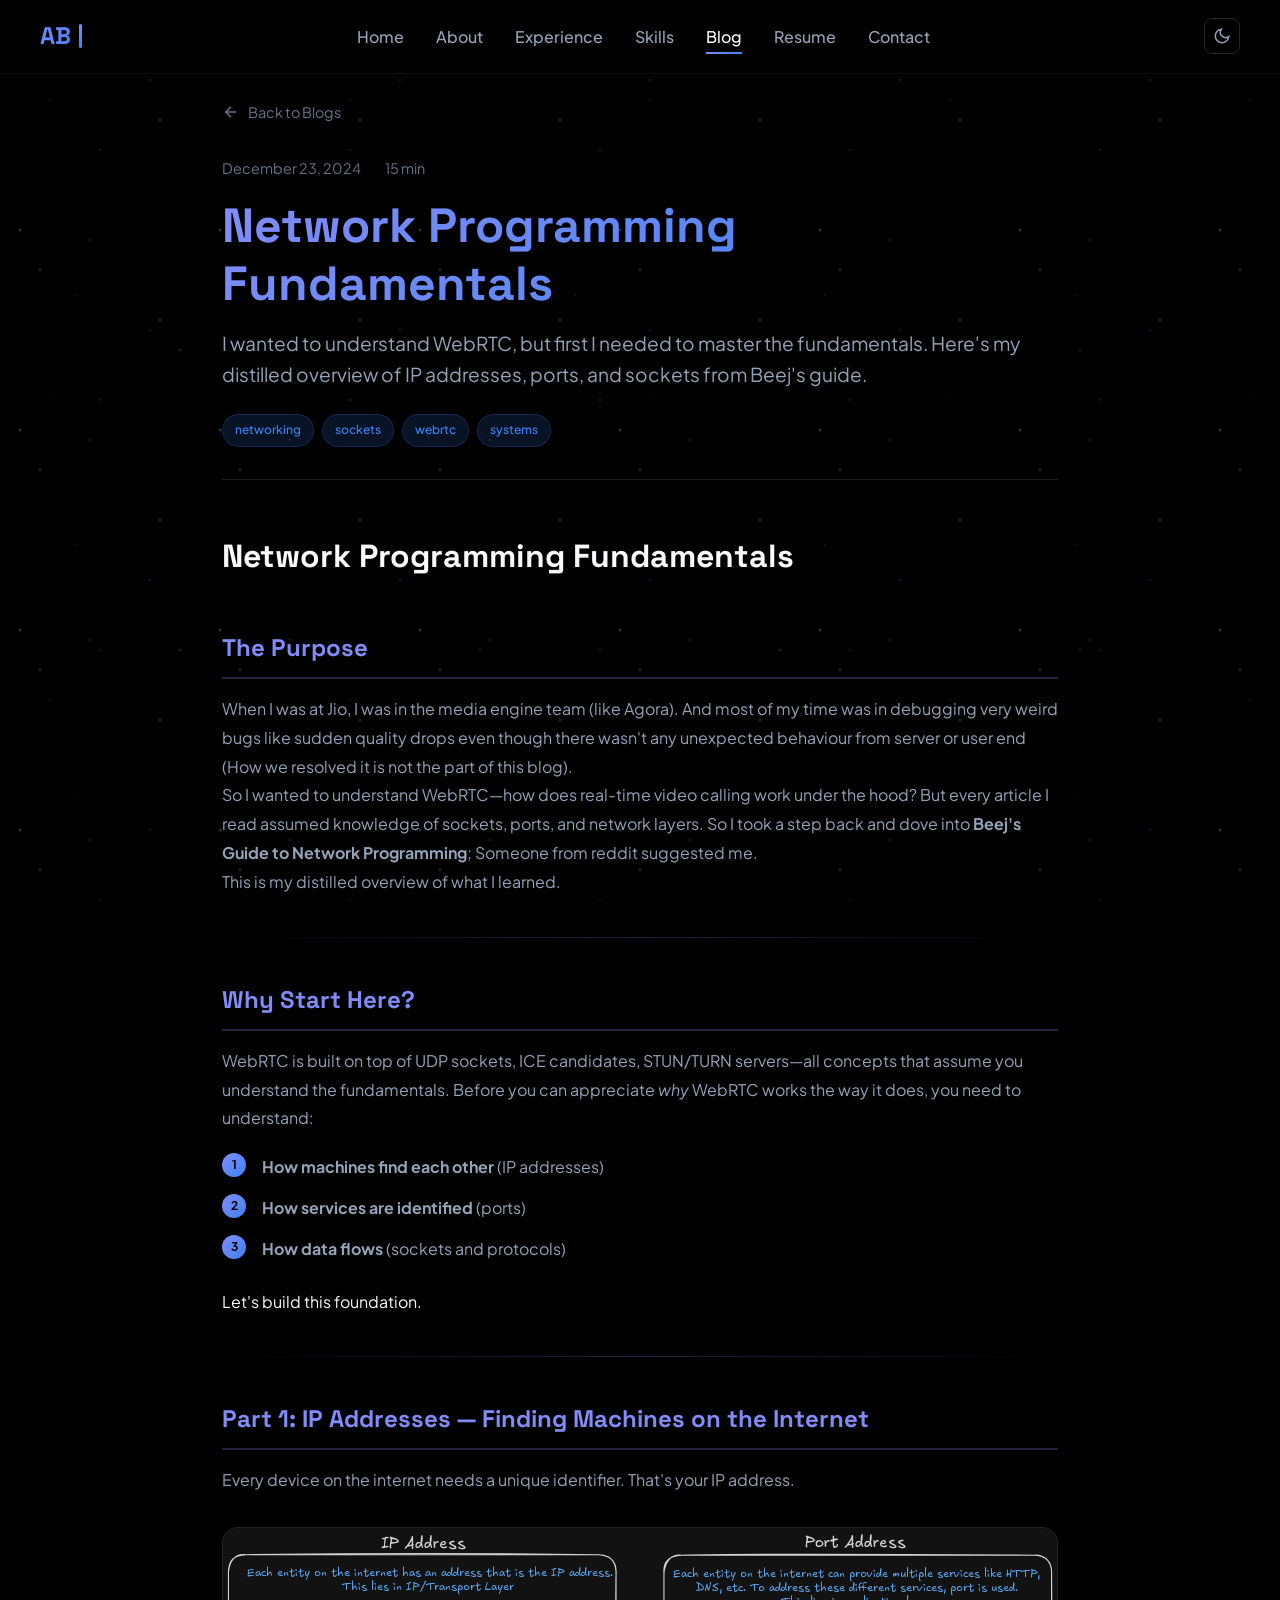
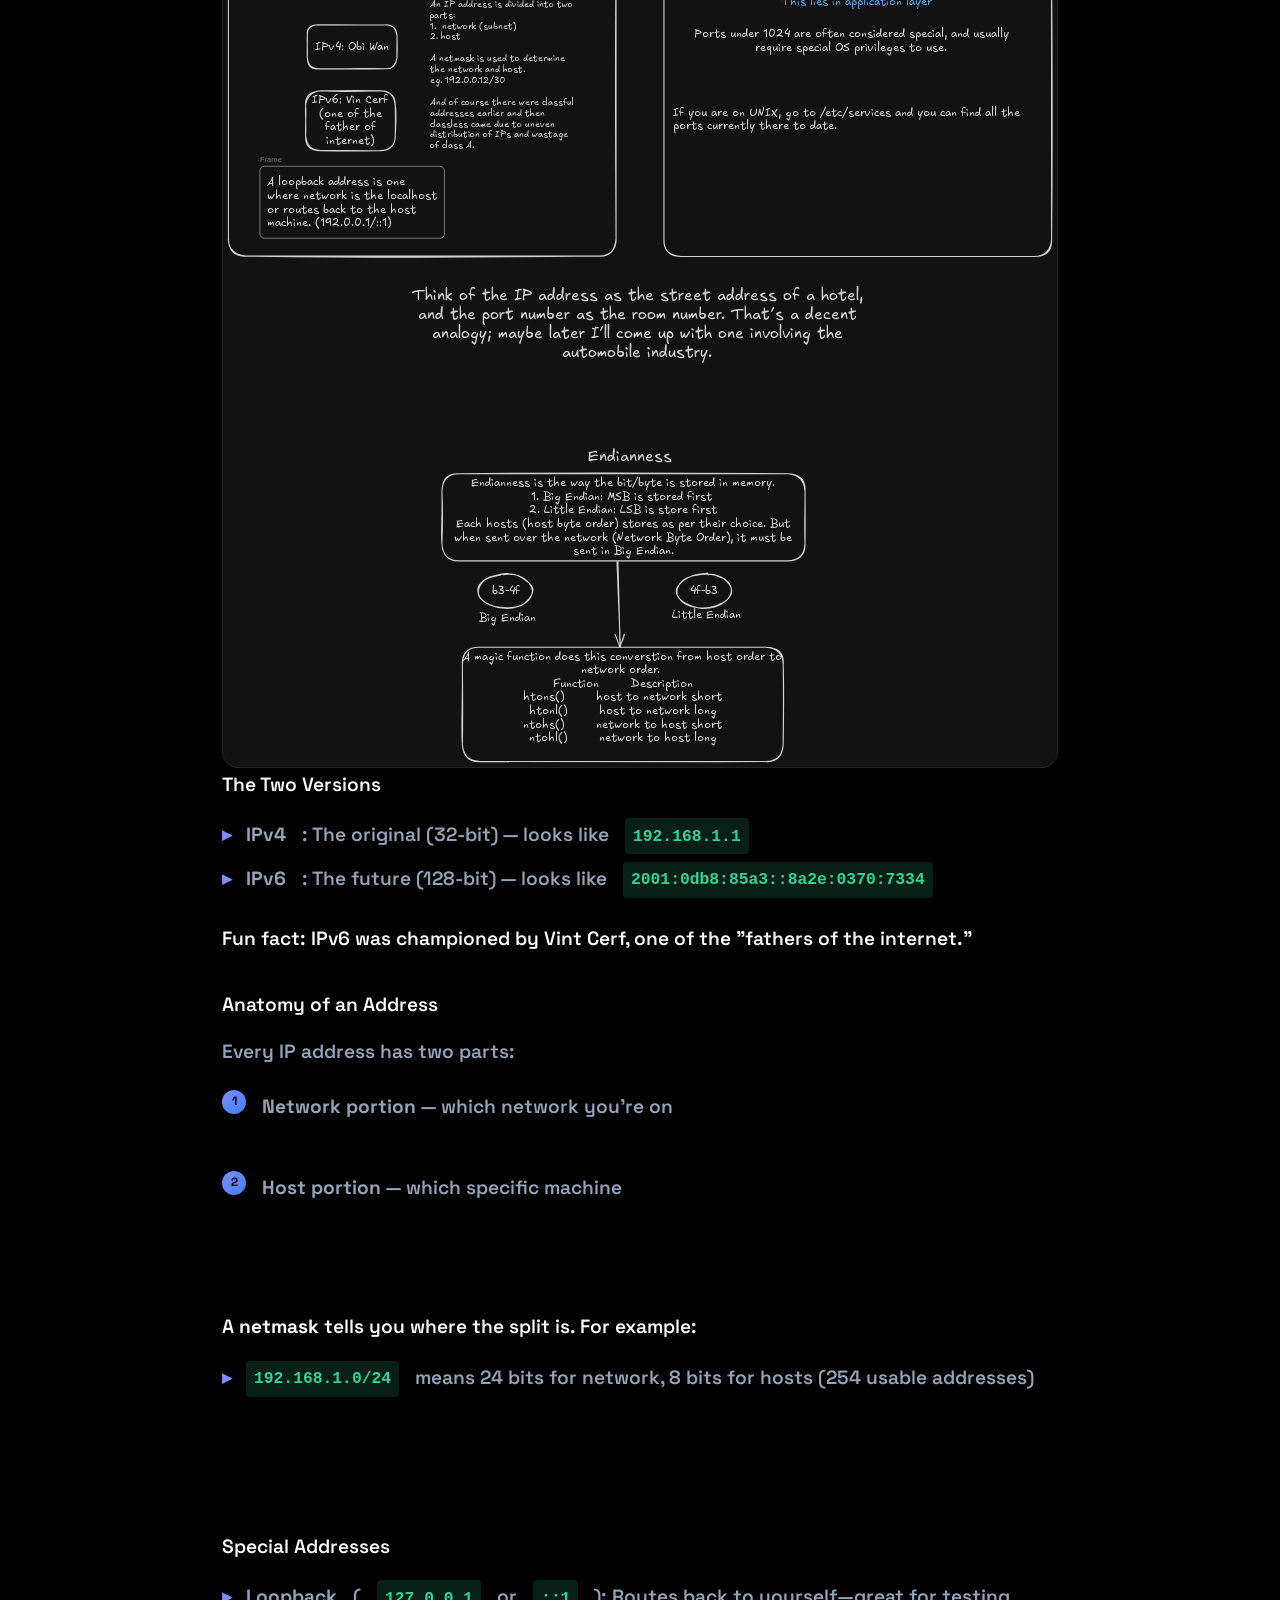
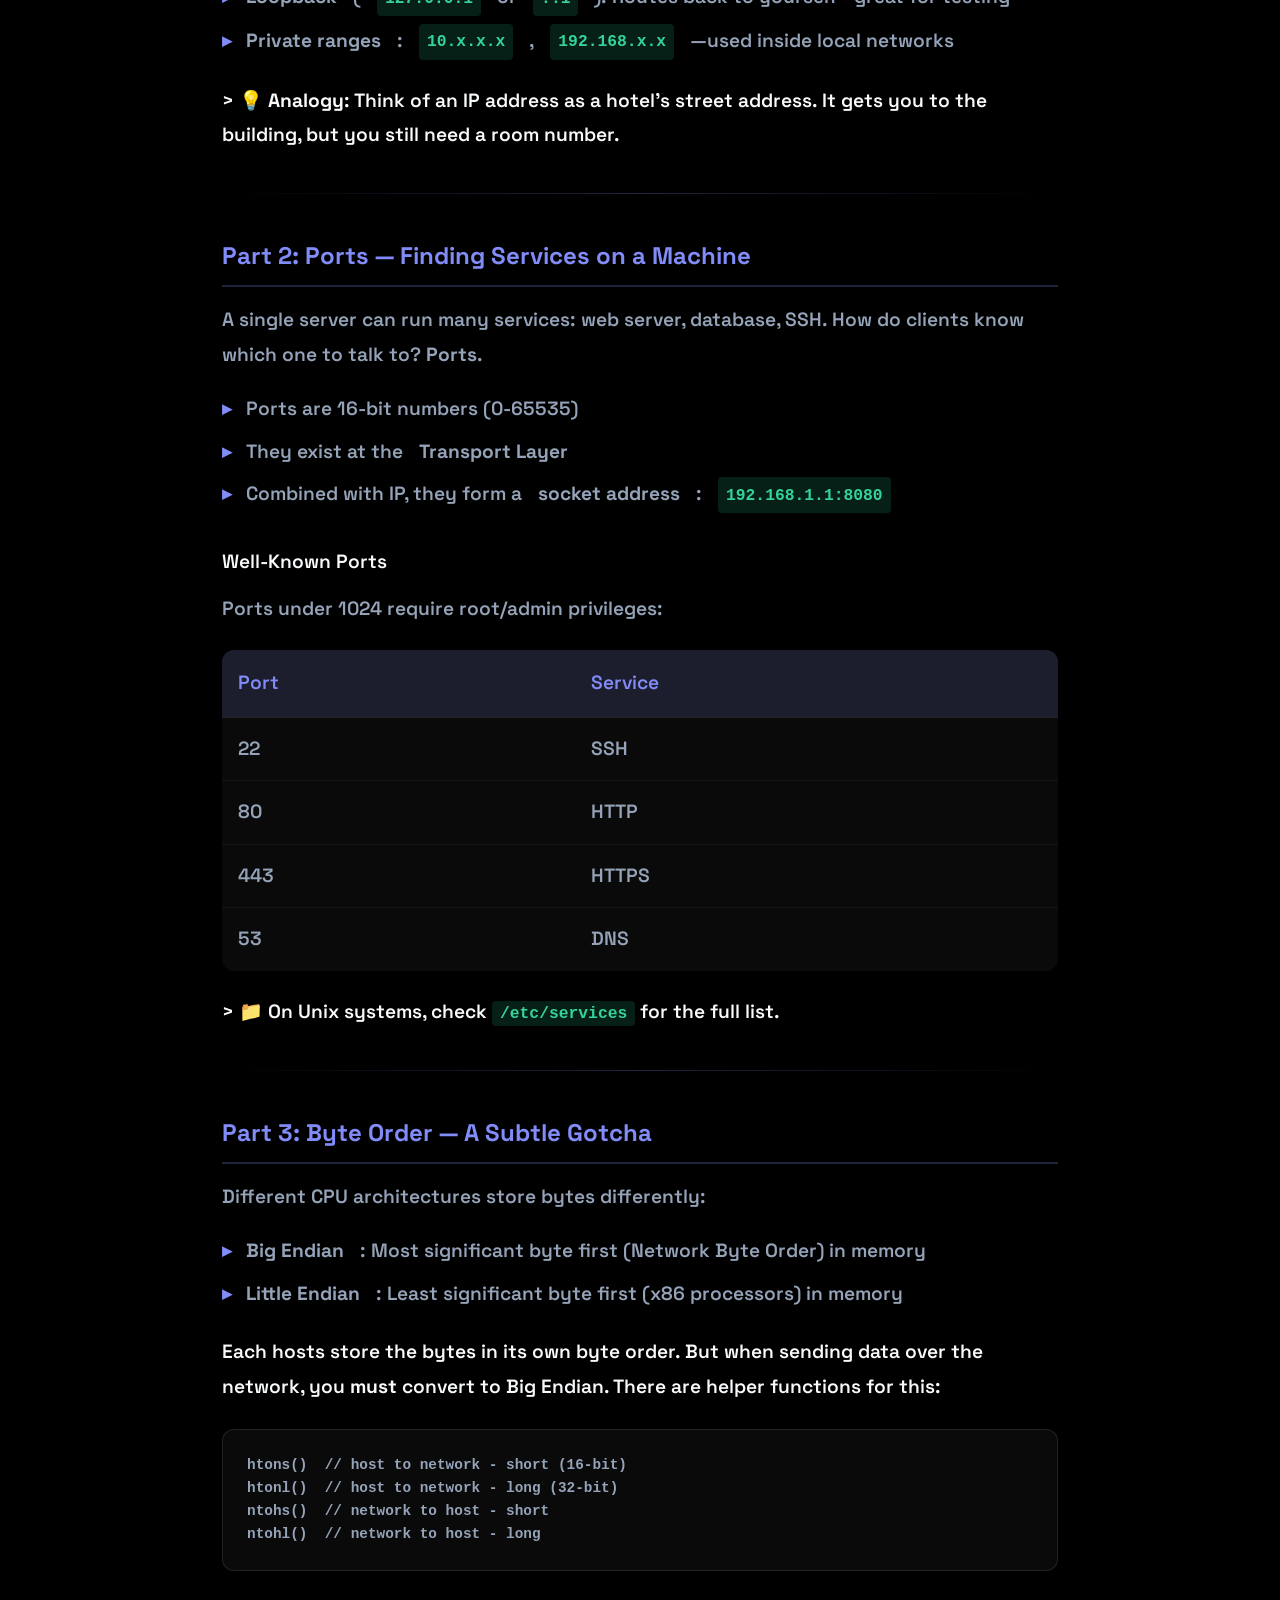
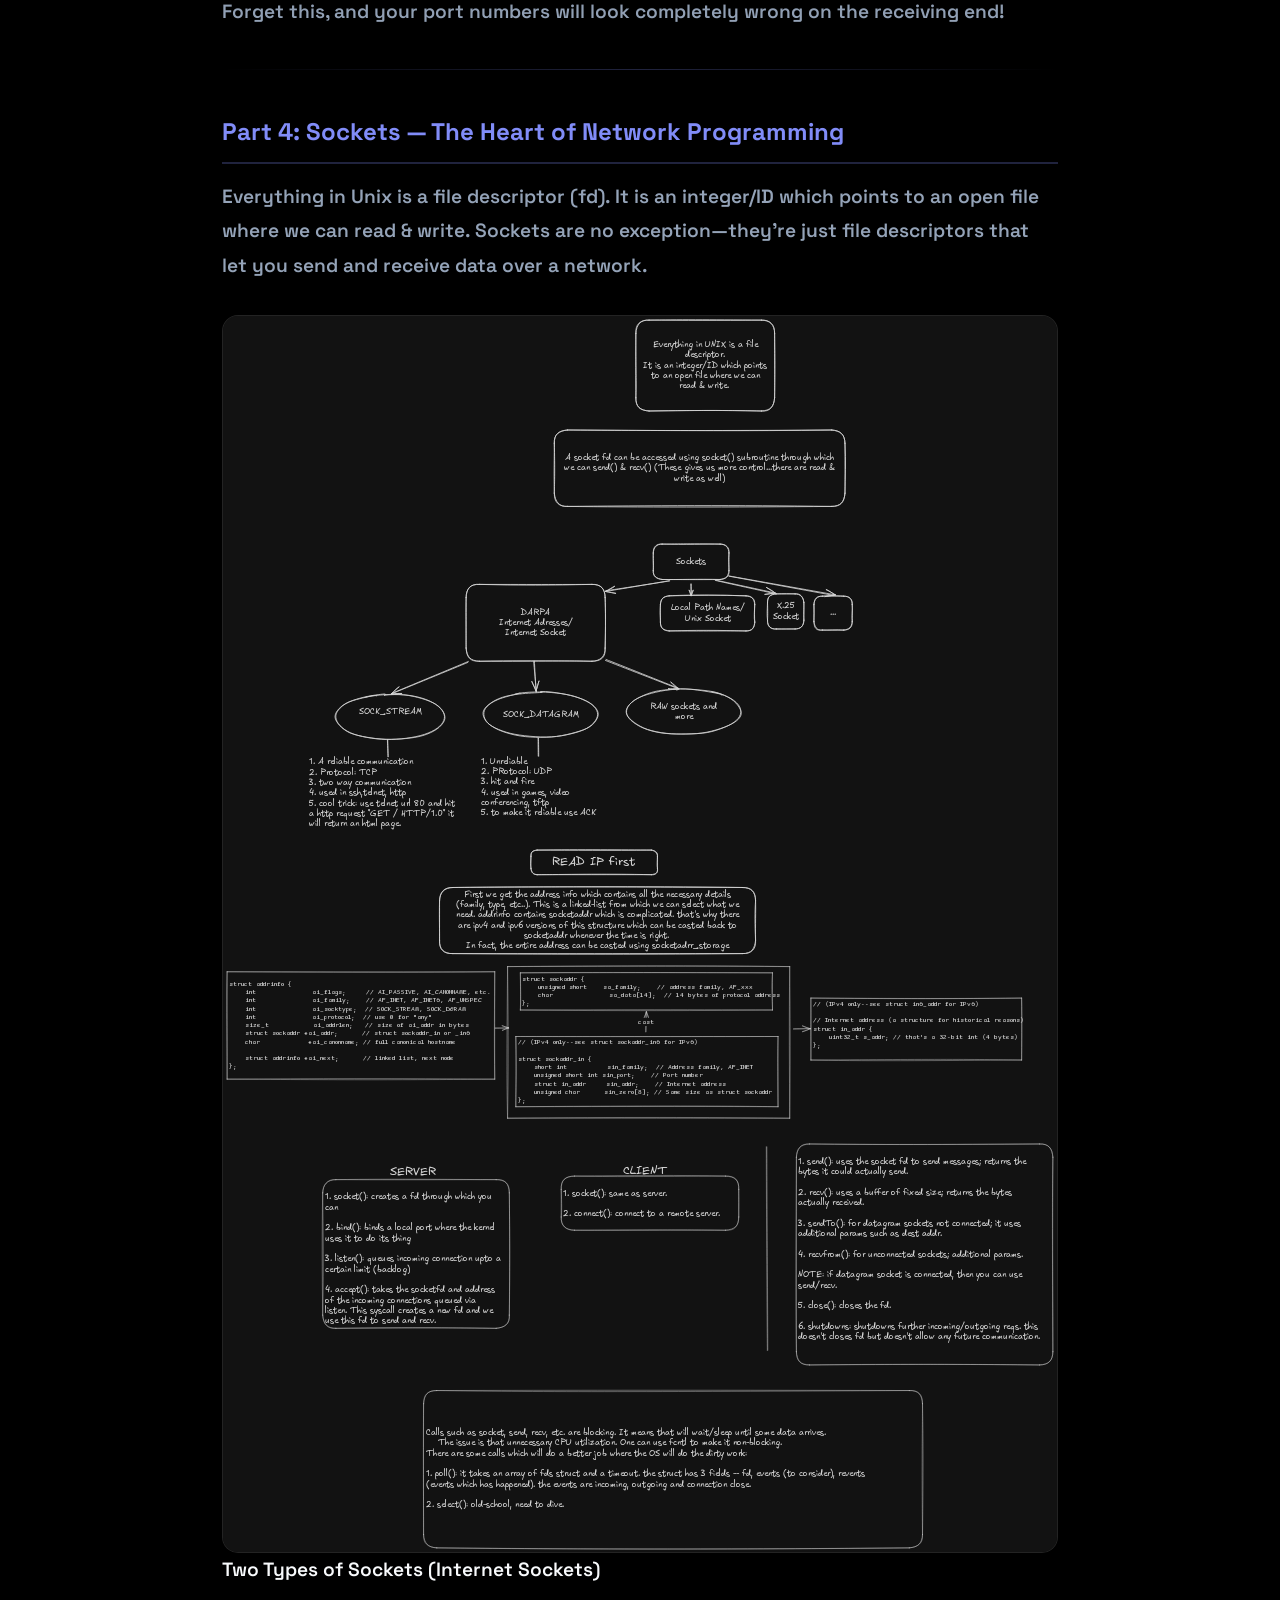
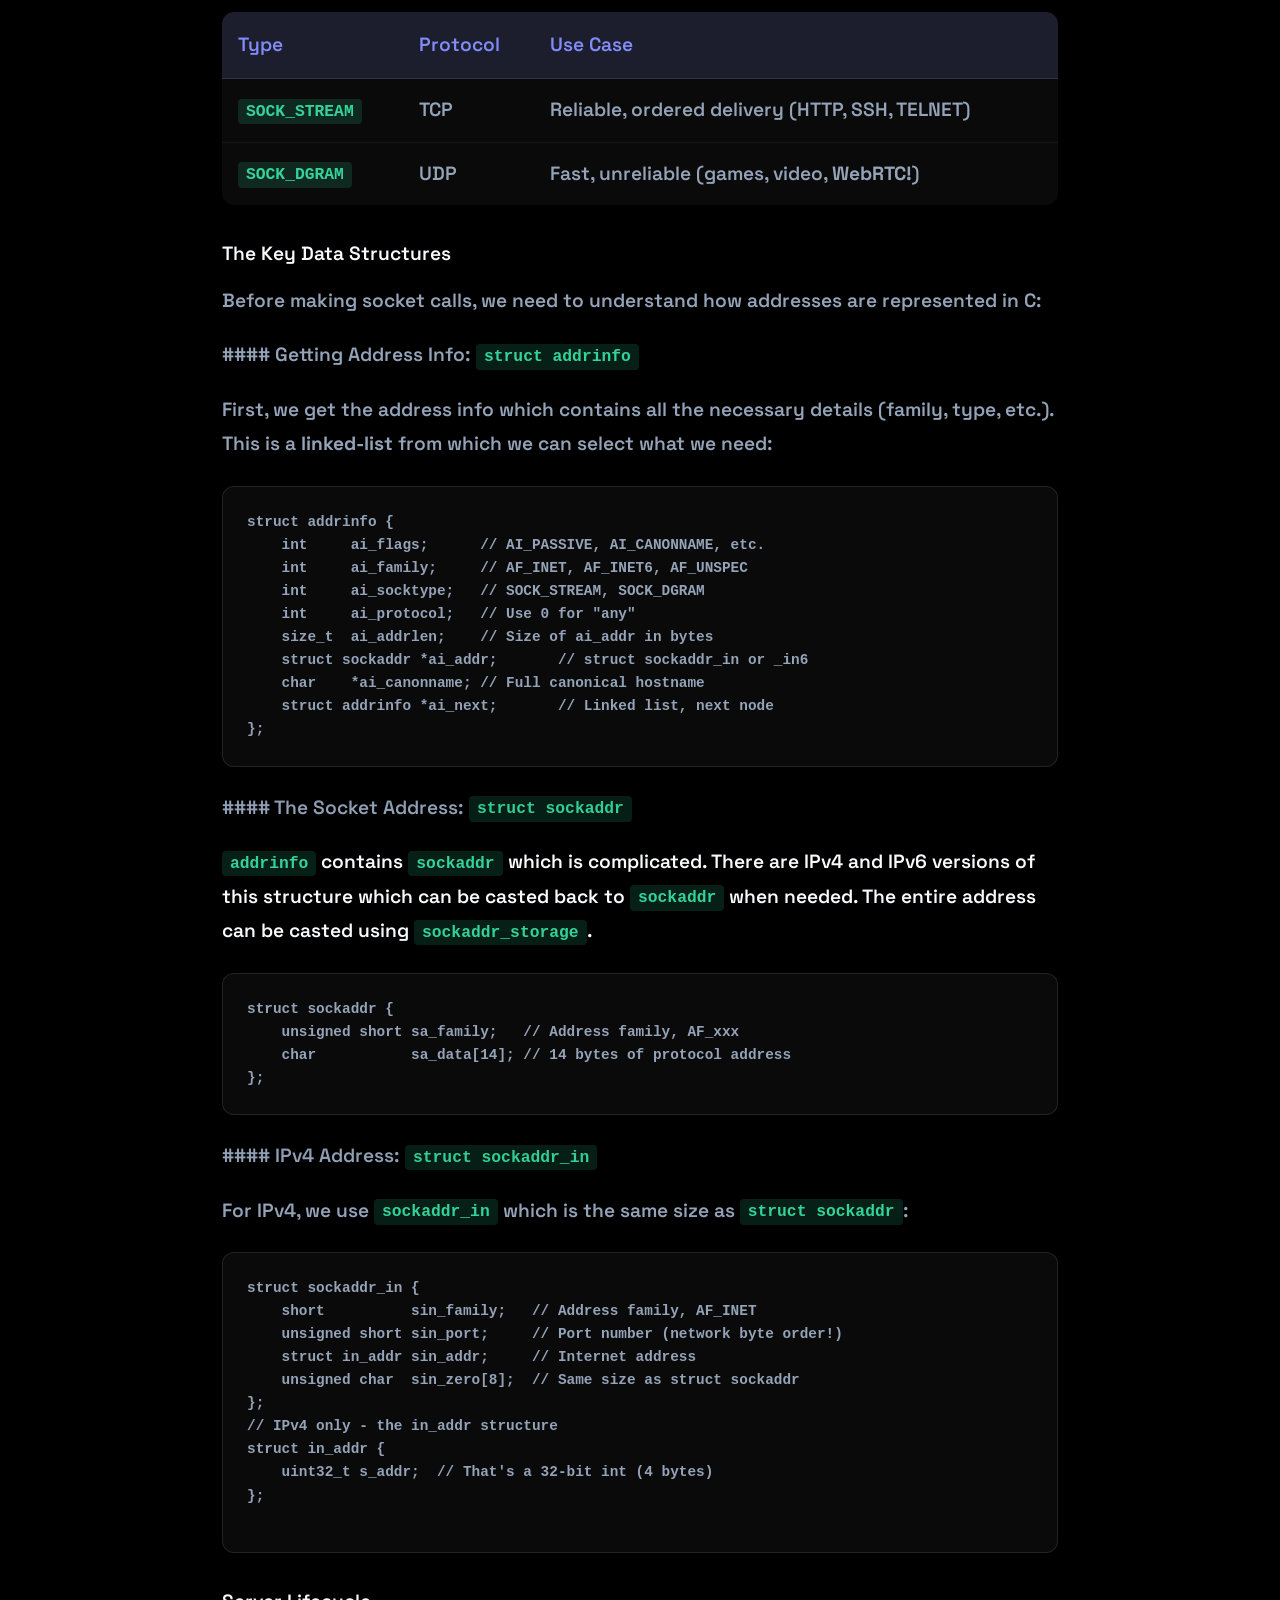
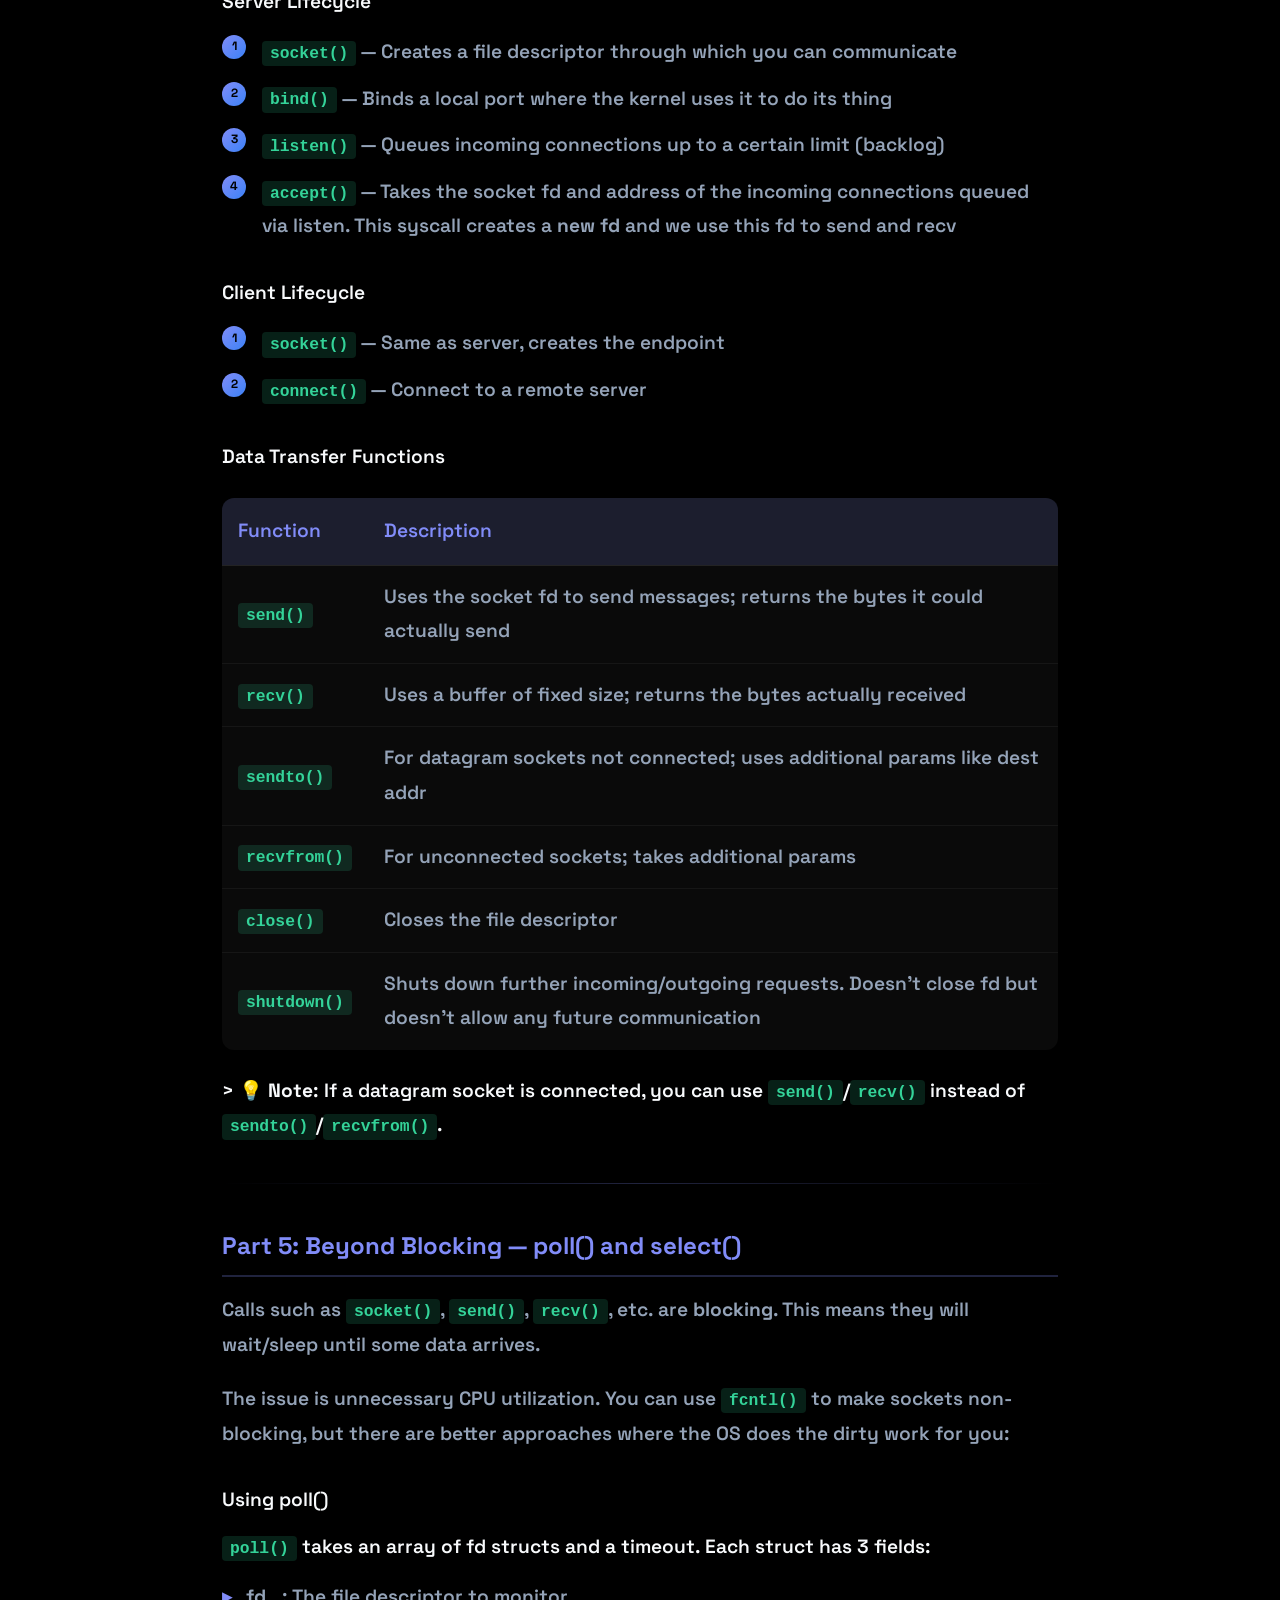
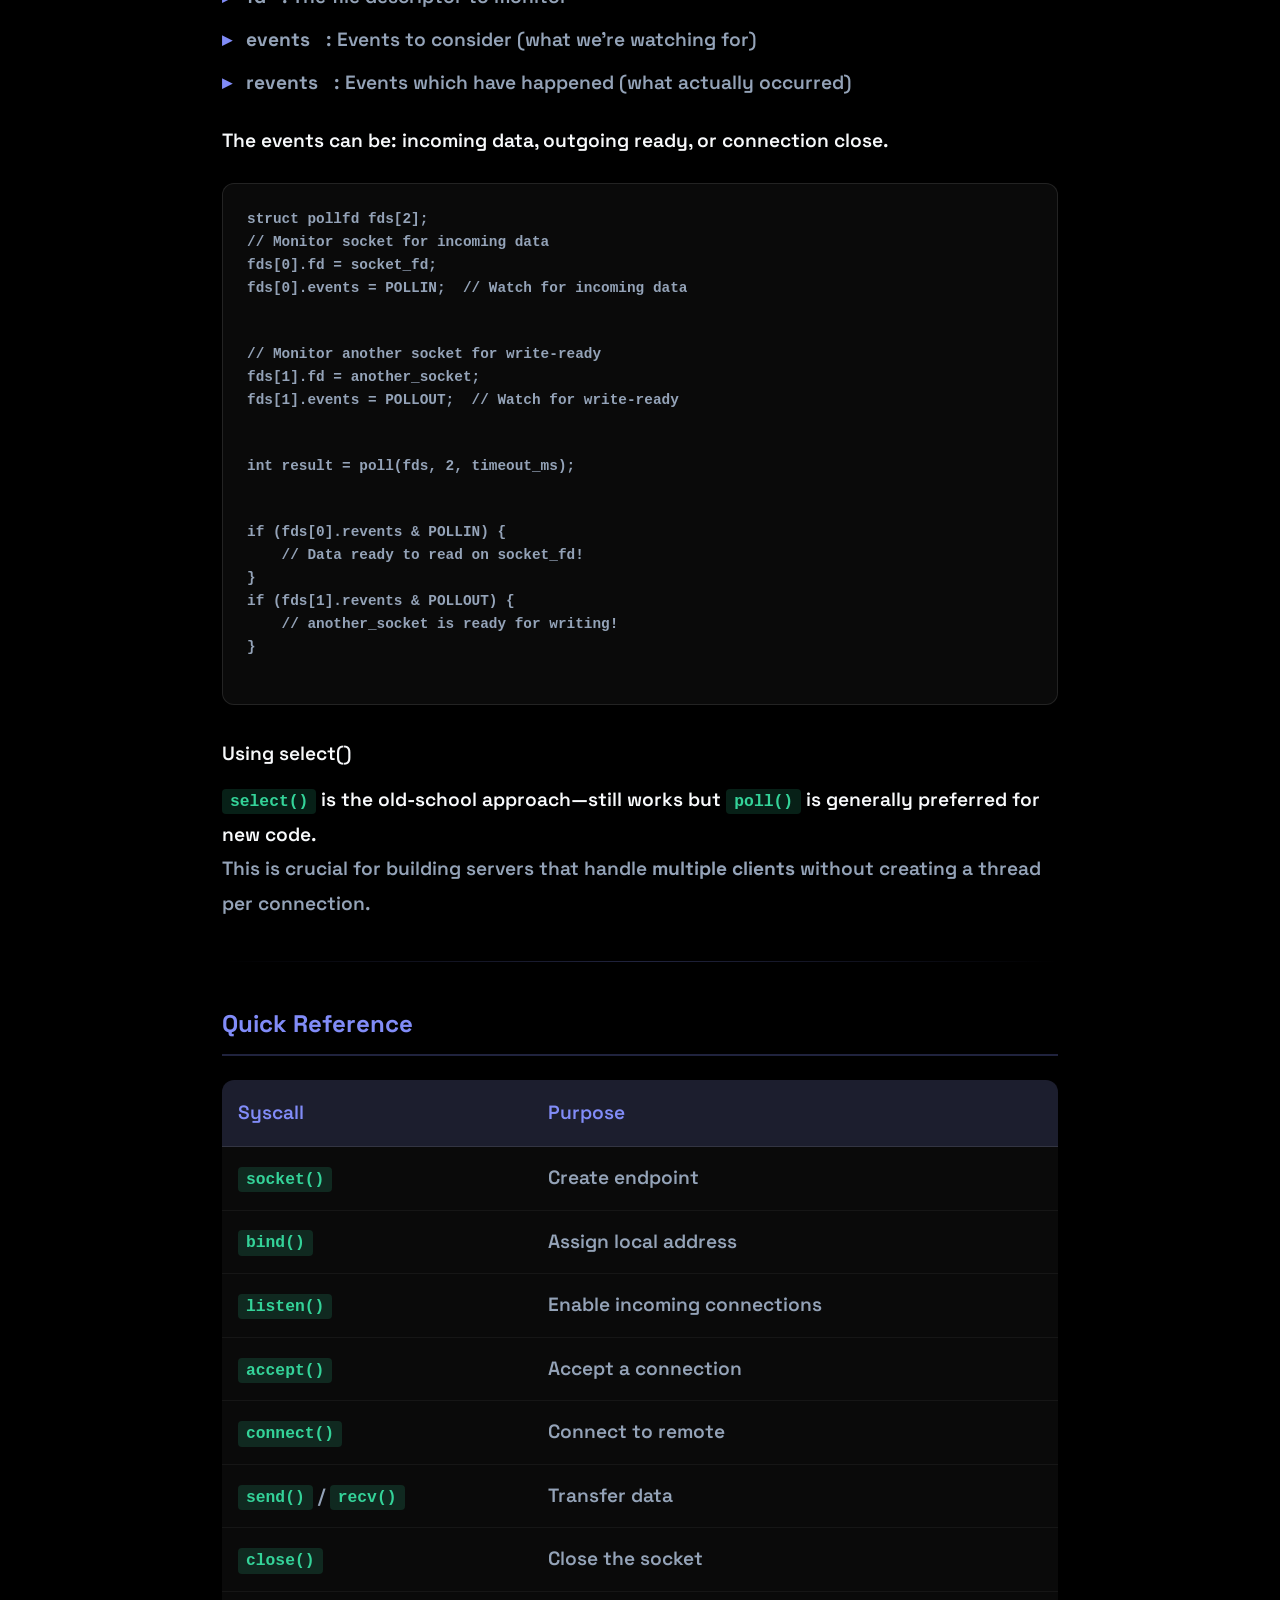
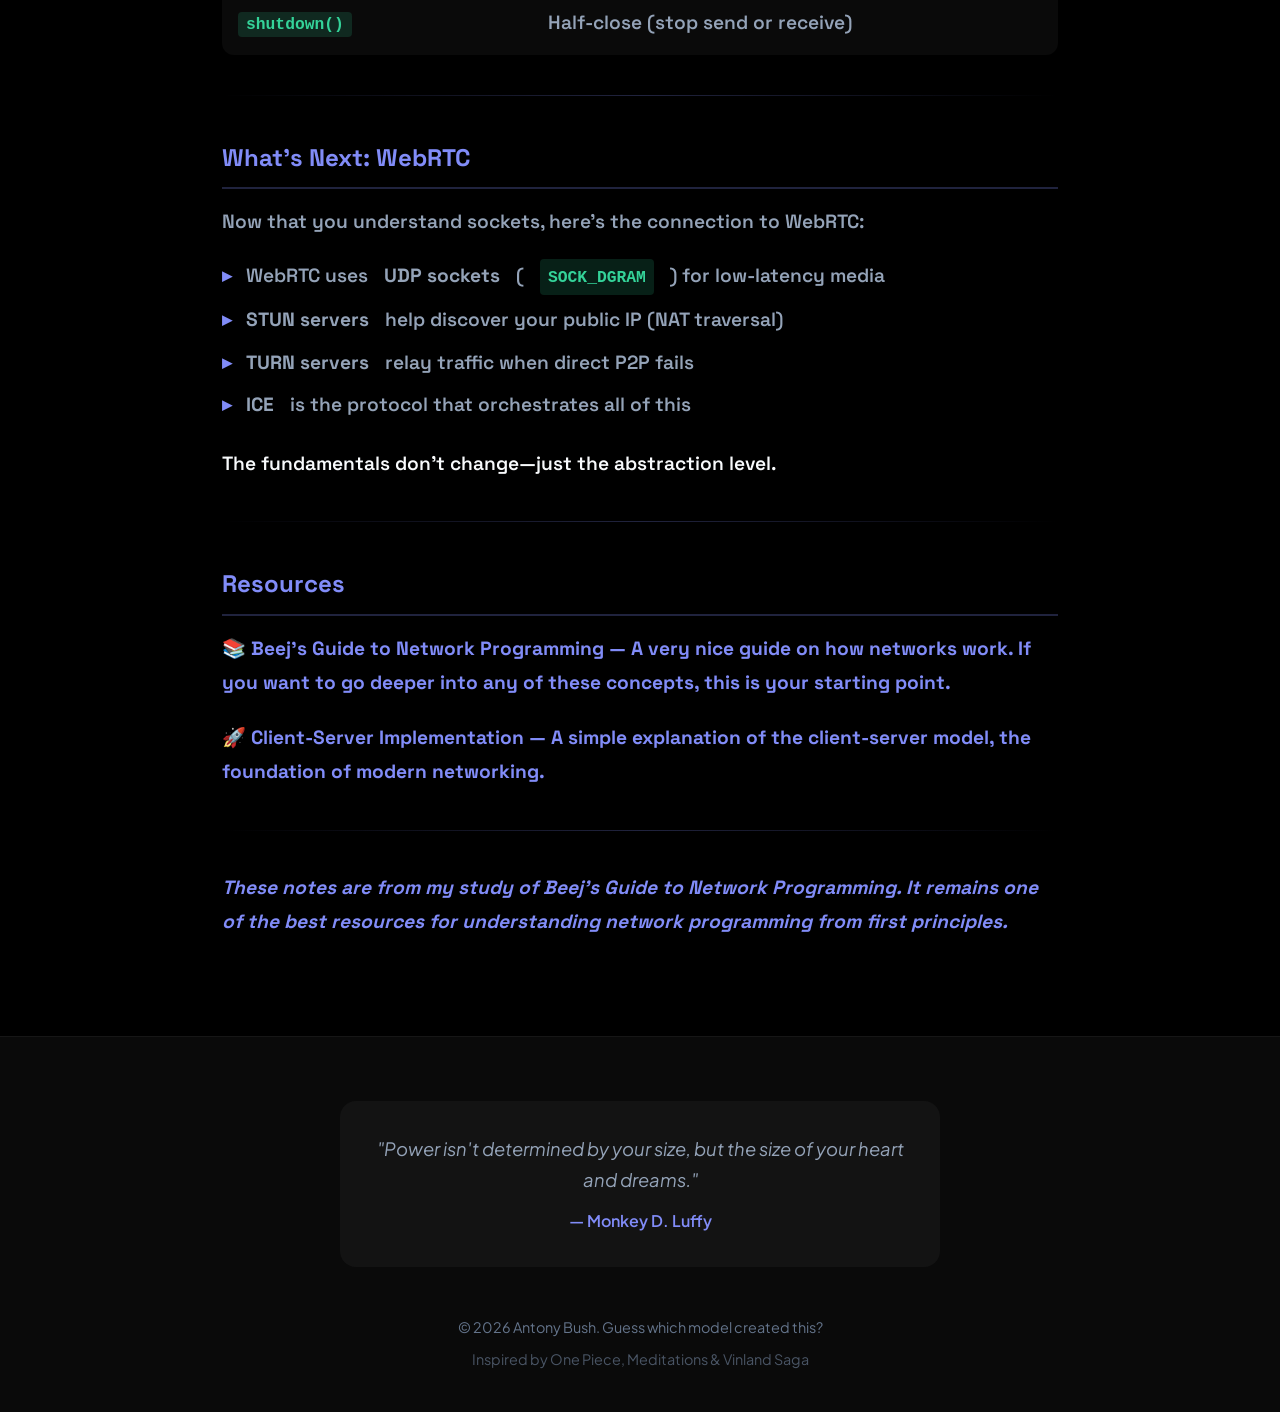
==== commit fb18de73: "style: update global font stack to Plus Jakarta Sans and Space Grotesk" ====
--- a/blogs/beejs-network-guide.html
+++ b/blogs/beejs-network-guide.html
@@ -22,7 +22,7 @@
     <meta property="og:site_name" content="Antony Bush - Backend Software Engineer">
     <meta property="article:author" content="Antony Bush">
     <meta property="article:published_time" content="2024-12-23">
-        <meta property="article:tag" content="networking">
+    <meta property="article:tag" content="networking">
     <meta property="article:tag" content="sockets">
     <meta property="article:tag" content="webrtc">
     <meta property="article:tag" content="systems">
@@ -40,7 +40,7 @@
     <link rel="preconnect" href="https://fonts.gstatic.com" crossorigin>
     <link rel="icon" type="image/x-icon" href="../favicon.ico">
     <link
-        href="https://fonts.googleapis.com/css2?family=Inter:wght@300;400;500;600;700;800&family=Outfit:wght@400;500;600;700;800&display=swap"
+        href="https://fonts.googleapis.com/css2?family=Plus+Jakarta+Sans:wght@300;400;500;600;700&family=Space+Grotesk:wght@400;500;600;700&display=swap"
         rel="stylesheet">
     <link rel="stylesheet" href="../styles.css">
 
--- a/styles.css
+++ b/styles.css
@@ -2,40 +2,40 @@
    CSS Variables & Design System
    =================================== */
 :root {
-    /* Colors - Dark theme with anime-inspired accents */
-    --bg-primary: #0a0a0f;
-    --bg-secondary: #12121a;
-    --bg-tertiary: #1a1a2e;
-    --bg-card: rgba(26, 26, 46, 0.7);
-
-    /* Accent colors inspired by One Piece (gold/red) and Vinland Saga (blue/silver) */
-    --accent-primary: #f59e0b;
-    /* Gold - One Piece treasure */
-    --accent-secondary: #ef4444;
-    /* Red - Luffy's hat */
+    /* Colors - Pure black theme */
+    --bg-primary: #000000;
+    --bg-secondary: #0a0a0a;
+    --bg-tertiary: #171717;
+    --bg-card: rgba(23, 23, 23, 0.7);
+
+    /* Accent colors - vibrant contrasting palette on true black */
+    --accent-primary: #818cf8;
+    /* Indigo */
+    --accent-secondary: #fb7185;
+    /* Rose */
     --accent-tertiary: #3b82f6;
-    /* Blue - Ocean/Vinland */
-    --accent-quaternary: #8b5cf6;
-    /* Purple - Mystery */
+    /* Blue */
+    --accent-quaternary: #34d399;
+    /* Mint */
 
     --text-primary: #f8fafc;
     --text-secondary: #94a3b8;
     --text-muted: #64748b;
 
     /* Gradients */
-    --gradient-primary: linear-gradient(135deg, var(--accent-primary), var(--accent-secondary));
-    --gradient-secondary: linear-gradient(135deg, var(--accent-tertiary), var(--accent-quaternary));
-    --gradient-glow: linear-gradient(135deg, rgba(245, 158, 11, 0.2), rgba(239, 68, 68, 0.2));
+    --gradient-primary: linear-gradient(135deg, var(--accent-primary), var(--accent-tertiary));
+    --gradient-secondary: linear-gradient(135deg, var(--accent-secondary), var(--accent-quaternary));
+    --gradient-glow: linear-gradient(135deg, rgba(129, 140, 248, 0.2), rgba(59, 130, 246, 0.2));
 
     /* Shadows */
     --shadow-sm: 0 2px 8px rgba(0, 0, 0, 0.3);
     --shadow-md: 0 4px 20px rgba(0, 0, 0, 0.4);
     --shadow-lg: 0 8px 40px rgba(0, 0, 0, 0.5);
-    --shadow-glow: 0 0 40px rgba(245, 158, 11, 0.3);
+    --shadow-glow: 0 0 40px rgba(129, 140, 248, 0.25);
 
     /* Typography */
-    --font-primary: 'Inter', -apple-system, BlinkMacSystemFont, sans-serif;
-    --font-display: 'Outfit', sans-serif;
+    --font-primary: 'Plus Jakarta Sans', -apple-system, BlinkMacSystemFont, sans-serif;
+    --font-display: 'Space Grotesk', sans-serif;
 
     /* Spacing */
     --section-padding: clamp(4rem, 10vw, 8rem);
@@ -45,6 +45,34 @@
     --transition-fast: 0.15s ease;
     --transition-normal: 0.3s ease;
     --transition-slow: 0.5s ease;
+}
+
+/* ===================================
+   Light Theme
+   =================================== */
+[data-theme="light"] {
+    --bg-primary: #f8fafc;
+    --bg-secondary: #f1f5f9;
+    --bg-tertiary: #e2e8f0;
+    --bg-card: rgba(255, 255, 255, 0.8);
+
+    --accent-primary: #7c3aed;
+    --accent-secondary: #db2777;
+    --accent-tertiary: #2563eb;
+    --accent-quaternary: #059669;
+
+    --text-primary: #0f172a;
+    --text-secondary: #475569;
+    --text-muted: #94a3b8;
+
+    --gradient-primary: linear-gradient(135deg, var(--accent-primary), var(--accent-tertiary));
+    --gradient-secondary: linear-gradient(135deg, var(--accent-secondary), var(--accent-quaternary));
+    --gradient-glow: linear-gradient(135deg, rgba(124, 58, 237, 0.15), rgba(37, 99, 235, 0.15));
+
+    --shadow-sm: 0 2px 8px rgba(0, 0, 0, 0.08);
+    --shadow-md: 0 4px 20px rgba(0, 0, 0, 0.1);
+    --shadow-lg: 0 8px 40px rgba(0, 0, 0, 0.12);
+    --shadow-glow: 0 0 40px rgba(124, 58, 237, 0.15);
 }
 
 /* ===================================
@@ -70,6 +98,7 @@
     line-height: 1.7;
     overflow-x: hidden;
     -webkit-font-smoothing: antialiased;
+    transition: background-color 0.4s ease, color 0.4s ease;
 }
 
 a {
@@ -143,16 +172,16 @@
 }
 
 .stars2 {
-    background-image: radial-gradient(1px 1px at 75px 45px, rgba(245, 158, 11, 0.4), transparent),
-        radial-gradient(2px 2px at 150px 80px, rgba(59, 130, 246, 0.3), transparent),
+    background-image: radial-gradient(1px 1px at 75px 45px, rgba(129, 140, 248, 0.3), transparent),
+        radial-gradient(2px 2px at 150px 80px, rgba(59, 130, 246, 0.25), transparent),
         radial-gradient(1px 1px at 100px 150px, rgba(255, 255, 255, 0.3), transparent);
     background-size: 250px 250px;
     animation: twinkle 6s ease-in-out infinite 1s;
 }
 
 .stars3 {
-    background-image: radial-gradient(1px 1px at 50px 100px, rgba(139, 92, 246, 0.4), transparent),
-        radial-gradient(2px 2px at 180px 50px, rgba(239, 68, 68, 0.3), transparent);
+    background-image: radial-gradient(1px 1px at 50px 100px, rgba(52, 211, 153, 0.3), transparent),
+        radial-gradient(2px 2px at 180px 50px, rgba(251, 113, 133, 0.25), transparent);
     background-size: 300px 300px;
     animation: twinkle 5s ease-in-out infinite 2s;
 }
@@ -183,9 +212,14 @@
 }
 
 .navbar.scrolled {
-    background: rgba(10, 10, 15, 0.95);
+    background: rgba(0, 0, 0, 0.85);
     backdrop-filter: blur(20px);
     border-bottom: 1px solid rgba(255, 255, 255, 0.05);
+}
+
+[data-theme="light"] .navbar.scrolled {
+    background: rgba(248, 250, 252, 0.92);
+    border-bottom: 1px solid rgba(0, 0, 0, 0.08);
 }
 
 .nav-container {
@@ -283,6 +317,194 @@
     background: var(--text-primary);
     border-radius: 2px;
     transition: var(--transition-fast);
+}
+
+/* ===================================
+   Theme Toggle Button
+   =================================== */
+.theme-toggle {
+    background: none;
+    border: 1px solid rgba(255, 255, 255, 0.15);
+    border-radius: 0.5rem;
+    cursor: pointer;
+    padding: 0.4rem;
+    display: flex;
+    align-items: center;
+    justify-content: center;
+    color: var(--text-secondary);
+    transition: var(--transition-normal);
+    width: 36px;
+    height: 36px;
+}
+
+.theme-toggle:hover {
+    color: var(--accent-primary);
+    border-color: var(--accent-primary);
+    background: rgba(129, 140, 248, 0.1);
+}
+
+[data-theme="light"] .theme-toggle {
+    border-color: rgba(0, 0, 0, 0.15);
+}
+
+[data-theme="light"] .theme-toggle:hover {
+    background: rgba(124, 58, 237, 0.1);
+    border-color: var(--accent-primary);
+}
+
+.theme-toggle svg {
+    width: 18px;
+    height: 18px;
+    transition: transform 0.3s ease;
+}
+
+.theme-toggle:hover svg {
+    transform: rotate(15deg);
+}
+
+.theme-toggle .icon-sun,
+.theme-toggle .icon-moon {
+    display: none;
+}
+
+.theme-toggle .icon-moon {
+    display: block;
+}
+
+[data-theme="light"] .theme-toggle .icon-moon {
+    display: none;
+}
+
+[data-theme="light"] .theme-toggle .icon-sun {
+    display: block;
+}
+
+/* ===================================
+   Light Theme Overrides
+   =================================== */
+[data-theme="light"] .bg-animation {
+    opacity: 0;
+    transition: opacity 0.5s ease;
+}
+
+[data-theme="light"] .btn-secondary {
+    border-color: rgba(0, 0, 0, 0.15);
+    color: var(--text-primary);
+}
+
+[data-theme="light"] .btn-secondary:hover {
+    background: rgba(0, 0, 0, 0.05);
+    border-color: rgba(0, 0, 0, 0.25);
+}
+
+[data-theme="light"] .btn-primary {
+    color: #ffffff;
+}
+
+[data-theme="light"] .stat,
+[data-theme="light"] .hobby-card,
+[data-theme="light"] .timeline-content,
+[data-theme="light"] .skill-category,
+[data-theme="light"] .education-card,
+[data-theme="light"] .resume-card,
+[data-theme="light"] .contact-card,
+[data-theme="light"] .blog-card,
+[data-theme="light"] .floating-quote,
+[data-theme="light"] .hero-quote,
+[data-theme="light"] .about-quote,
+[data-theme="light"] .experience-quote,
+[data-theme="light"] .skills-quote,
+[data-theme="light"] .contact-quote,
+[data-theme="light"] .footer-quote,
+[data-theme="light"] .resume-quote {
+    border-color: rgba(0, 0, 0, 0.08);
+    box-shadow: 0 1px 3px rgba(0, 0, 0, 0.06);
+}
+
+[data-theme="light"] .code-block,
+[data-theme="light"] .content-code {
+    background: #1e293b;
+    border-color: rgba(255, 255, 255, 0.1);
+}
+
+[data-theme="light"] .code-block code,
+[data-theme="light"] .content-code code {
+    color: #94a3b8;
+}
+
+[data-theme="light"] .code-header {
+    background: rgba(0, 0, 0, 0.3);
+}
+
+[data-theme="light"] .timeline-date {
+    background: rgba(0, 0, 0, 0.05);
+}
+
+[data-theme="light"] .blog-header {
+    border-bottom-color: rgba(0, 0, 0, 0.1);
+}
+
+[data-theme="light"] .footer {
+    border-top-color: rgba(0, 0, 0, 0.08);
+}
+
+[data-theme="light"] .loading-spinner {
+    border-color: rgba(0, 0, 0, 0.1);
+    border-top-color: var(--accent-primary);
+}
+
+[data-theme="light"] .tag {
+    background: rgba(124, 58, 237, 0.08);
+    border-color: rgba(124, 58, 237, 0.2);
+}
+
+[data-theme="light"] .pill {
+    background: rgba(0, 0, 0, 0.04);
+    border-color: rgba(0, 0, 0, 0.1);
+}
+
+[data-theme="light"] .pill:hover {
+    background: rgba(37, 99, 235, 0.08);
+    border-color: rgba(37, 99, 235, 0.25);
+}
+
+[data-theme="light"] .blog-tag {
+    background: rgba(37, 99, 235, 0.08);
+    border-color: rgba(37, 99, 235, 0.2);
+}
+
+[data-theme="light"] .blog-card:hover .blog-tag {
+    background: rgba(37, 99, 235, 0.15);
+    border-color: rgba(37, 99, 235, 0.3);
+}
+
+[data-theme="light"] .content-table th {
+    background: rgba(124, 58, 237, 0.08);
+}
+
+[data-theme="light"] .content-table td {
+    border-bottom-color: rgba(0, 0, 0, 0.06);
+}
+
+[data-theme="light"] .content-table {
+    background: rgba(255, 255, 255, 0.8);
+}
+
+[data-theme="light"] .inline-code {
+    background: rgba(5, 150, 105, 0.1);
+}
+
+[data-theme="light"] .diagrams-reference {
+    border-color: rgba(37, 99, 235, 0.2);
+}
+
+[data-theme="light"] .diagrams-list code {
+    background: rgba(124, 58, 237, 0.08);
+}
+
+[data-theme="light"] .content-image {
+    border-color: rgba(0, 0, 0, 0.1);
+    background: #f1f5f9;
 }
 
 /* ===================================
@@ -551,7 +773,7 @@
 
 .btn-primary:hover {
     transform: translateY(-2px);
-    box-shadow: 0 0 60px rgba(245, 158, 11, 0.4);
+    box-shadow: 0 0 60px rgba(129, 140, 248, 0.3);
 }
 
 .btn-primary:hover svg {
@@ -805,7 +1027,7 @@
 
 .section-tag {
     display: inline-block;
-    background: rgba(245, 158, 11, 0.1);
+    background: rgba(129, 140, 248, 0.1);
     color: var(--accent-primary);
     padding: 0.5rem 1.5rem;
     border-radius: 2rem;
@@ -906,7 +1128,7 @@
 
 .stat:hover {
     transform: translateY(-5px);
-    border-color: rgba(245, 158, 11, 0.3);
+    border-color: rgba(129, 140, 248, 0.25);
 }
 
 .stat-number {
@@ -948,7 +1170,7 @@
 }
 
 .hobby-card:hover {
-    border-color: rgba(245, 158, 11, 0.3);
+    border-color: rgba(129, 140, 248, 0.25);
     box-shadow: var(--shadow-md);
 }
 
@@ -978,9 +1200,9 @@
     font-size: 0.8rem;
     color: var(--accent-primary);
     font-weight: 500;
-    background: rgba(245, 158, 11, 0.1);
+    background: rgba(129, 140, 248, 0.1);
     border-radius: 0.5rem;
-    border: 1px solid rgba(245, 158, 11, 0.2);
+    border: 1px solid rgba(129, 140, 248, 0.2);
     transition: var(--transition-fast);
 }
 
@@ -1027,7 +1249,7 @@
     height: 16px;
     background: var(--gradient-primary);
     border-radius: 50%;
-    box-shadow: 0 0 20px rgba(245, 158, 11, 0.5);
+    box-shadow: 0 0 20px rgba(129, 140, 248, 0.4);
     z-index: 1;
 }
 
@@ -1048,7 +1270,7 @@
 }
 
 .timeline-content:hover {
-    border-color: rgba(245, 158, 11, 0.2);
+    border-color: rgba(129, 140, 248, 0.2);
     box-shadow: var(--shadow-md);
 }
 
@@ -1113,10 +1335,10 @@
 .tag {
     font-size: 0.8rem;
     padding: 0.35rem 0.75rem;
-    background: rgba(245, 158, 11, 0.1);
+    background: rgba(129, 140, 248, 0.1);
     color: var(--accent-primary);
     border-radius: 0.5rem;
-    border: 1px solid rgba(245, 158, 11, 0.2);
+    border: 1px solid rgba(129, 140, 248, 0.2);
 }
 
 .experience-quote {
@@ -1177,7 +1399,7 @@
 }
 
 .skill-category:hover {
-    border-color: rgba(59, 130, 246, 0.3);
+    border-color: rgba(59, 130, 246, 0.25);
     transform: translateY(-5px);
 }
 
@@ -1229,7 +1451,7 @@
 
 .pill:hover {
     background: rgba(59, 130, 246, 0.1);
-    border-color: rgba(59, 130, 246, 0.3);
+    border-color: rgba(59, 130, 246, 0.25);
     color: var(--accent-tertiary);
 }
 
@@ -1278,7 +1500,7 @@
 }
 
 .education-card:hover {
-    border-color: rgba(245, 158, 11, 0.3);
+    border-color: rgba(129, 140, 248, 0.25);
     box-shadow: var(--shadow-glow);
 }
 
@@ -1344,7 +1566,7 @@
     transform: translate(-50%, -50%);
     width: 600px;
     height: 600px;
-    background: radial-gradient(circle, rgba(245, 158, 11, 0.1) 0%, transparent 70%);
+    background: radial-gradient(circle, rgba(129, 140, 248, 0.1) 0%, transparent 70%);
     pointer-events: none;
 }
 
@@ -1377,7 +1599,7 @@
 }
 
 .resume-card:hover {
-    border-color: rgba(245, 158, 11, 0.3);
+    border-color: rgba(129, 140, 248, 0.25);
     transform: translateY(-5px);
     box-shadow: var(--shadow-glow);
 }
@@ -1399,7 +1621,7 @@
     display: flex;
     align-items: center;
     justify-content: center;
-    background: rgba(245, 158, 11, 0.1);
+    background: rgba(129, 140, 248, 0.1);
     border-radius: 1rem;
     flex-shrink: 0;
 }
@@ -1450,11 +1672,11 @@
 
     0%,
     100% {
-        box-shadow: 0 0 20px rgba(245, 158, 11, 0.3);
+        box-shadow: 0 0 20px rgba(129, 140, 248, 0.25);
     }
 
     50% {
-        box-shadow: 0 0 40px rgba(245, 158, 11, 0.5);
+        box-shadow: 0 0 40px rgba(129, 140, 248, 0.4);
     }
 }
 
@@ -1534,7 +1756,7 @@
 
 .contact-card:hover {
     background: rgba(255, 255, 255, 0.05);
-    border-color: rgba(245, 158, 11, 0.3);
+    border-color: rgba(129, 140, 248, 0.25);
     transform: translateX(10px);
 }
 
@@ -1544,7 +1766,7 @@
     display: flex;
     align-items: center;
     justify-content: center;
-    background: rgba(245, 158, 11, 0.1);
+    background: rgba(129, 140, 248, 0.1);
     border-radius: 0.75rem;
     flex-shrink: 0;
 }
@@ -1679,6 +1901,10 @@
         border-left: 1px solid rgba(255, 255, 255, 0.1);
     }
 
+    [data-theme="light"] .nav-menu {
+        border-left-color: rgba(0, 0, 0, 0.1);
+    }
+
     .nav-menu.active {
         right: 0;
     }
@@ -1834,8 +2060,8 @@
 
 .blog-card:hover {
     transform: translateY(-8px);
-    border-color: rgba(245, 158, 11, 0.3);
-    box-shadow: 0 20px 60px rgba(245, 158, 11, 0.15);
+    border-color: rgba(129, 140, 248, 0.25);
+    box-shadow: 0 20px 60px rgba(129, 140, 248, 0.15);
 }
 
 .blog-card:hover::before {
@@ -1871,8 +2097,9 @@
 }
 
 .blog-card-featured {
-    background: var(--gradient-secondary);
-    color: white;
+    background: transparent;
+    color: var(--accent-primary);
+    border: 1px solid var(--accent-primary);
     font-size: 0.75rem;
     font-weight: 600;
     padding: 0.35rem 0.75rem;
@@ -1939,7 +2166,7 @@
 
 .blog-card:hover .blog-tag {
     background: rgba(59, 130, 246, 0.25);
-    border-color: rgba(59, 130, 246, 0.4);
+    border-color: rgba(59, 130, 246, 0.35);
 }
 
 .blog-card-arrow {
@@ -2177,7 +2404,7 @@
     margin-top: 3rem;
     margin-bottom: 1.5rem;
     padding-bottom: 0.5rem;
-    border-bottom: 2px solid rgba(245, 158, 11, 0.3);
+    border-bottom: 2px solid rgba(129, 140, 248, 0.25);
 }
 
 .content-paragraph {
@@ -2245,7 +2472,7 @@
     margin-top: 2.5rem;
     margin-bottom: 1rem;
     padding-bottom: 0.5rem;
-    border-bottom: 2px solid rgba(245, 158, 11, 0.3);
+    border-bottom: 2px solid rgba(129, 140, 248, 0.25);
 }
 
 .content-h3 {
@@ -2260,7 +2487,7 @@
 .content-hr {
     border: none;
     height: 1px;
-    background: linear-gradient(90deg, transparent, rgba(245, 158, 11, 0.3), transparent);
+    background: linear-gradient(90deg, transparent, rgba(129, 140, 248, 0.25), transparent);
     margin: 2.5rem 0;
 }
 
@@ -2268,7 +2495,7 @@
     border-left: 4px solid var(--accent-primary);
     padding: 1rem 1.5rem;
     margin: 1.5rem 0;
-    background: rgba(245, 158, 11, 0.05);
+    background: rgba(129, 140, 248, 0.05);
     border-radius: 0 0.5rem 0.5rem 0;
     color: var(--text-secondary);
     font-style: normal;
@@ -2345,7 +2572,7 @@
 }
 
 .inline-code {
-    background: rgba(139, 92, 246, 0.15);
+    background: rgba(52, 211, 153, 0.15);
     color: var(--accent-quaternary);
     padding: 0.2rem 0.5rem;
     border-radius: 0.25rem;
@@ -2363,7 +2590,7 @@
 }
 
 .content-table th {
-    background: rgba(245, 158, 11, 0.15);
+    background: rgba(129, 140, 248, 0.15);
     color: var(--accent-primary);
     font-weight: 600;
     text-align: left;
@@ -2462,7 +2689,7 @@
 
 .diagrams-list code {
     color: var(--accent-primary);
-    background: rgba(245, 158, 11, 0.1);
+    background: rgba(129, 140, 248, 0.1);
     padding: 0.25rem 0.5rem;
     border-radius: 0.25rem;
     font-size: 0.9rem;
